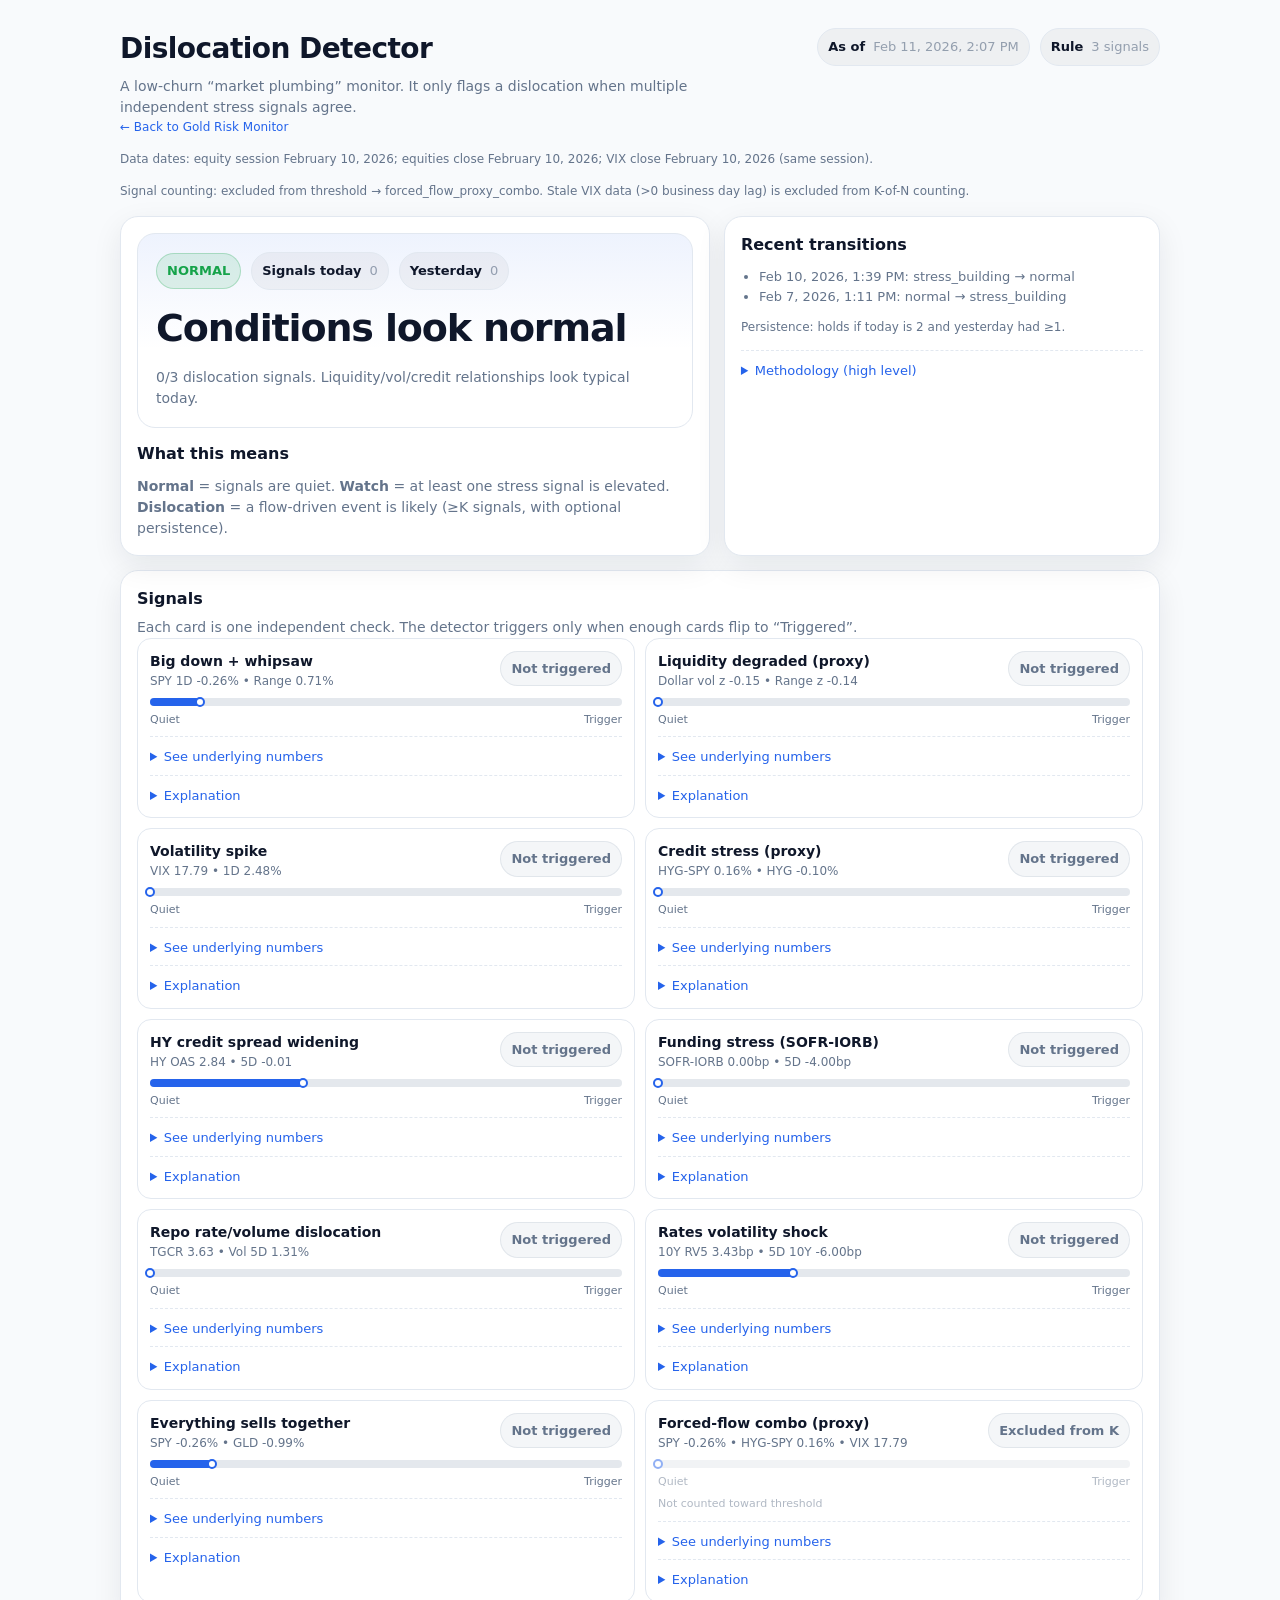
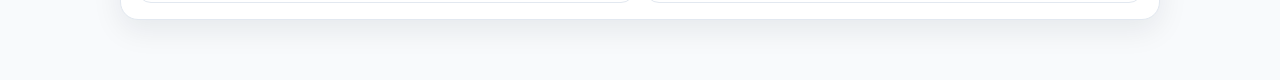
==== dislocation/index.html @ 79ed97c3 "Add Japan carry-trade stress signals and UI mappings" ====
<!doctype html>
<html lang="en">
<head>
  <meta charset="utf-8" />
  <meta name="viewport" content="width=device-width, initial-scale=1" />
  <link rel="icon" href="data:image/svg+xml,<svg xmlns=%22http://www.w3.org/2000/svg%22 viewBox=%220 0 100 100%22><text y=%22.9em%22 font-size=%2290%22>🫨</text></svg>">
  <title>Dislocation Detector</title>
  <style>
    :root{
      color-scheme: light dark;
      --bg:#f8fafc; --card:#ffffff; --text:#0f172a; --muted:#64748b; --border:#e2e8f0;
      --shadow:0 10px 30px rgba(15,23,42,.08);
      --good:#16a34a; --warn:#f97316; --bad:#dc2626; --info:#2563eb;
      --pill-bg:rgba(2,6,23,.04);
      --mono: ui-monospace, SFMono-Regular, Menlo, Monaco, Consolas, "Liberation Mono", "Courier New", monospace;
    }
    @media (prefers-color-scheme: dark){
      :root{
        --bg:#0b1220; --card:#0f172a; --text:#e5e7eb; --muted:#94a3b8; --border:#1f2a44;
        --shadow:0 10px 30px rgba(0,0,0,.35);
        --pill-bg:rgba(148,163,184,.10);
      }
    }

    body{margin:0;background:var(--bg);color:var(--text);font-family:system-ui,-apple-system,BlinkMacSystemFont,"Segoe UI",sans-serif;line-height:1.5;}
    main{max-width:1040px;margin:0 auto;padding:28px 18px 60px;}
    header{display:flex;justify-content:space-between;gap:14px;align-items:flex-start;flex-wrap:wrap;}
    h1{margin:0;font-size:28px;letter-spacing:-.02em;}
    .sub{margin:6px 0 0;color:var(--muted);font-size:14px;max-width:64ch;}
    a{color:var(--info);text-decoration:none;}
    a:hover{text-decoration:underline;}

    .grid{display:grid;gap:14px;margin-top:16px;}
    @media (min-width: 900px){
      .grid{grid-template-columns: 1.15fr .85fr;}
    }

    .card{
      background:var(--card);
      border:1px solid var(--border);
      border-radius:18px;
      box-shadow:var(--shadow);
      padding:16px 16px;
    }
    .card h2{margin:0 0 10px;font-size:16px;}
    .row{display:flex;gap:10px;flex-wrap:wrap;align-items:center;}
    .pill{
      display:inline-flex;gap:8px;align-items:center;
      border:1px solid var(--border);
      background:var(--pill-bg);
      padding:8px 10px;border-radius:999px;font-size:13px;color:var(--muted);
    }
    .pill strong{color:var(--text);font-weight:600;}
    .statusBig{
      display:flex;flex-direction:column;gap:10px;
      padding:18px;border-radius:18px;border:1px solid var(--border);
      background:linear-gradient(180deg, rgba(37,99,235,.08), transparent 60%);
    }
    .statusLine{display:flex;gap:10px;align-items:center;flex-wrap:wrap;}
    .badge{
      display:inline-flex;align-items:center;gap:8px;
      padding:7px 10px;border-radius:999px;font-size:13px;font-weight:600;
      border:1px solid transparent;
    }
    .b-good{background:rgba(22,163,74,.12);border-color:rgba(22,163,74,.25);color:var(--good);}
    .b-warn{background:rgba(249,115,22,.12);border-color:rgba(249,115,22,.25);color:var(--warn);}
    .b-bad{background:rgba(220,38,38,.12);border-color:rgba(220,38,38,.25);color:var(--bad);}
    .b-muted{background:rgba(148,163,184,.10);border-color:rgba(148,163,184,.20);color:var(--muted);}

    .bigNumber{font-size:38px;letter-spacing:-.03em;font-weight:700;margin:0;}
    .help{color:var(--muted);font-size:14px;margin:0;}

    .signalsGrid{
      display:grid;gap:10px;
      grid-template-columns: 1fr;
    }
    @media (min-width: 650px){ .signalsGrid{grid-template-columns: 1fr 1fr;} }
    .sig{
      border:1px solid var(--border);border-radius:14px;padding:12px;
      display:flex;flex-direction:column;gap:8px;
    }
    .sigTop{display:flex;justify-content:space-between;align-items:flex-start;gap:10px;}
    .sigName{font-weight:650;font-size:14px;margin:0;}
    .sigHint{margin:0;color:var(--muted);font-size:12px;}
    .thermoWrap{display:flex;flex-direction:column;gap:6px;}
    .thermoTrack{position:relative;height:8px;border-radius:999px;background:rgba(148,163,184,.25);overflow:visible;}
    .thermoFill{position:absolute;left:0;top:0;height:100%;border-radius:inherit;background:var(--info);transition:width .2s ease;}
    .thermoMarker{position:absolute;top:50%;width:10px;height:10px;border-radius:999px;background:var(--card);border:2px solid var(--info);transform:translate(-50%,-50%);transition:left .2s ease;box-sizing:border-box;}
    .thermoLabels{display:flex;justify-content:space-between;color:var(--muted);font-size:11px;}
    .thermoMuted{opacity:.5;}
    .thermoCaption{margin:0;color:var(--muted);font-size:11px;}
    details{border-top:1px dashed var(--border);padding-top:10px;}
    summary{cursor:pointer;color:var(--info);font-size:13px;user-select:none;}
    .kv{font-family:var(--mono);font-size:12px;color:var(--muted);white-space:pre-wrap;margin:8px 0 0;}
    .timeline{margin:0;padding-left:18px;color:var(--muted);font-size:13px;}
    .tiny{font-size:12px;color:var(--muted);margin:0;}
    .skeleton{opacity:.65}
  </style>
</head>

<body>
<main>
  <header>
    <div>
      <h1>Dislocation Detector</h1>
      <p class="sub">
        A low-churn “market plumbing” monitor. It only flags a dislocation when multiple independent stress signals agree.
      </p>
      <p class="tiny"><a href="https://w1k5.github.io/gold-crash/">← Back to Gold Risk Monitor</a></p>
    </div>
    <div class="row">
      <span class="pill"><strong id="asof">As of</strong> <span id="asofVal" class="skeleton">Loading…</span></span>
      <span class="pill"><strong>Rule</strong> <span id="ruleVal" class="skeleton">Loading…</span></span>
    </div>
    <p class="tiny" id="dataDatesVal">Data dates: Loading…</p>
    <p class="tiny" id="countingVal">Signal counting: Loading…</p>
  </header>

  <div class="grid">
    <section class="card">
      <div class="statusBig">
        <div class="statusLine">
          <span id="statusBadge" class="badge b-muted">Loading…</span>
          <span class="pill"><strong>Signals today</strong> <span id="countVal" class="skeleton">—</span></span>
          <span class="pill"><strong>Yesterday</strong> <span id="yCountVal" class="skeleton">—</span></span>
        </div>
        <p class="bigNumber" id="statusHeadline">—</p>
        <p class="help" id="statusExplain" class="skeleton">
          Loading status…
        </p>
      </div>

      <div style="margin-top:14px;">
        <h2>What this means</h2>
        <p class="help" style="margin:0;">
          <strong>Normal</strong> = signals are quiet. <strong>Watch</strong> = at least one stress signal is elevated.
          <strong>Dislocation</strong> = a flow-driven event is likely (≥K signals, with optional persistence).
        </p>
      </div>
    </section>

    <section class="card">
      <h2>Recent transitions</h2>
      <ul id="transitions" class="timeline">
        <li class="skeleton">Loading…</li>
      </ul>
      <p class="tiny" id="persistenceNote" style="margin-top:12px;"></p>

      <details style="margin-top:14px;">
        <summary>Methodology (high level)</summary>
        <p class="help" style="margin-top:10px;">
          This page shows outcomes. The detector uses daily market data (e.g., SPY/HYG/GLD/VIX proxies) and checks for
          dislocation-style patterns: “big down + whipsaw”, “vol spike”, “credit stress”, “everything sells together”, etc.
        </p>
        <p class="help">
          If you want implementation details, link out to the repo or keep the script on a separate /method page—don’t put it on the dashboard.
        </p>
      </details>
    </section>
  </div>

  <section class="card" style="margin-top:14px;">
    <h2>Signals</h2>
    <p class="help" style="margin-top:-4px;">
      Each card is one independent check. The detector triggers only when enough cards flip to “Triggered”.
    </p>
    <div id="signals" class="signalsGrid">
      <div class="sig skeleton"><p class="sigName">Loading…</p><p class="sigHint">—</p></div>
      <div class="sig skeleton"><p class="sigName">Loading…</p><p class="sigHint">—</p></div>
    </div>
  </section>

</main>

<script>
  // ---- Helpers
  const fmtPct = (x) => (typeof x === 'number' && isFinite(x)) ? `${x.toFixed(2)}%` : '—';
  const fmtNum = (x) => (typeof x === 'number' && isFinite(x)) ? `${x.toFixed(2)}` : '—';
  const clamp01 = (x) => Math.max(0, Math.min(1, Number.isFinite(x) ? x : 0));
  const thermometerScore = (signal) => {
    const details = signal.details || {};
    const raw = Number(details.score_0_1);
    const base = Number.isFinite(raw) ? raw : (signal.triggered ? 1 : 0);
    return signal.triggered ? 1 : clamp01(base);
  };
  const marginText = (details) => {
    const margin = details?.margin;
    if (!Number.isFinite(margin)) return '';
    const unit = details?.margin_unit || '';
    if (margin >= 0) return `${Math.abs(margin).toFixed(2)}${unit} past trigger`;
    return `${Math.abs(margin).toFixed(2)}${unit} from trigger`;
  };

  const prettyName = (name) => {
    const map = {
      big_down_and_whipsaw: "Big down + whipsaw",
      liquidity_degraded_proxy: "Liquidity degraded (proxy)",
      volatility_spike: "Volatility spike",
      credit_stress_proxy: "Credit stress (proxy)",
      credit_spread_widening_fred: "HY credit spread widening",
      funding_stress_sofr_iorb: "Funding stress (SOFR-IORB)",
      repo_rate_volume_dislocation: "Repo rate/volume dislocation",
      rates_volatility_shock: "Rates volatility shock",
      everything_sells_together: "Everything sells together",
      forced_flow_proxy_combo: "Forced-flow combo (proxy)",
      yen_strengthening_fast: "JPY strengthening fast (carry unwind risk)",
      jgb10_yield_spike: "Japan 10Y yield spike",
      us_jp_spread_compression: "US–Japan 10Y spread compression",
      carry_trade_unwind_combo: "Carry trade unwind (combo)"
    };
    return map[name] || name.replaceAll('_',' ');
  };

  const tooltipText = (name) => {
    const map = {
      big_down_and_whipsaw: "Checks for sharp market losses combined with unusually violent intraday swings, a common sign of forced selling in thin liquidity.",
      liquidity_degraded_proxy: "Looks for outsized price moves relative to trading activity, suggesting markets may struggle to absorb trades smoothly.",
      volatility_spike: "Flags sudden jumps in implied volatility, which often accompany margin stress and rapid repositioning by leveraged players.",
      credit_stress_proxy: "Monitors whether high-yield bonds are underperforming equities, an early warning that risk tolerance and funding conditions are tightening.",
      credit_spread_widening_fred: "Detects widening junk-bond spreads, indicating investors are demanding more compensation for credit risk.",
      funding_stress_sofr_iorb: "Checks for unusual strains in overnight funding markets, where disruptions can signal balance-sheet or collateral pressure.",
      repo_rate_volume_dislocation: "Watches for abnormal repo rates or volumes that may reflect stress in the system’s primary financing channel.",
      rates_volatility_shock: "Tracks sudden increases in Treasury yield volatility, which can force deleveraging across markets due to rising margin requirements.",
      everything_sells_together: "Flags moments when typically diversifying assets fall together, a hallmark of liquidity-driven, indiscriminate selling.",
      forced_flow_proxy_combo: "Combines equity stress, credit weakness, and volatility pressure to confirm margin-driven or forced liquidation dynamics.",
      yen_strengthening_fast: "Flags rapid yen strengthening (USD/JPY falling), a classic signature of carry-trade unwinds and position deleveraging.",
      jgb10_yield_spike: "Detects fast upward moves in Japan’s 10Y yield, which raises funding costs and can force investors to reduce carry exposure.",
      us_jp_spread_compression: "Checks for rapid narrowing in the US–Japan 10Y yield gap, reducing carry profitability and increasing unwind pressure.",
      carry_trade_unwind_combo: "Confirms carry-trade unwind risk when yen strengthening aligns with either a Japan yield spike or spread compression (2-of-3 confirmation)."
    };
    return map[name] || '';
  };

  const hint = (signal) => {
    const d = signal.details || {};
    switch(signal.name){
      case "big_down_and_whipsaw":
        return `SPY 1D ${fmtPct(d.spy_1d_return_pct)} • Range ${fmtPct(d.spy_intraday_range_pct)}`;
      case "liquidity_degraded_proxy":
        return `Dollar vol z ${fmtNum(d.spy_dollar_volume_z)} • Range z ${fmtNum(d.spy_range_z)}`;
      case "volatility_spike":
        if (d.note) return d.note;
        return `VIX ${fmtNum(d.vix_level)} • 1D ${fmtPct(d.vix_1d_change_pct)}`;
      case "credit_stress_proxy":
        return `HYG-SPY ${fmtPct(d.hyg_minus_spy_pct)} • HYG ${fmtPct(d.hyg_1d_return_pct)}`;
      case "credit_spread_widening_fred":
        return `HY OAS ${fmtNum(d.hy_oas_level)} • 5D ${fmtNum(d.hy_oas_5d_change)}`;
      case "funding_stress_sofr_iorb":
        return `SOFR-IORB ${fmtNum(d.sofr_iorb_spread_bp)}bp • 5D ${fmtNum(d.sofr_iorb_spread_5d_bp)}bp`;
      case "repo_rate_volume_dislocation":
        return `TGCR ${fmtNum(d.tgcr_rate)} • Vol 5D ${fmtPct(d.tgcr_volume_5d_change_pct)}`;
      case "rates_volatility_shock":
        return `10Y RV5 ${fmtNum(d.dgs10_rv5_bp)}bp • 5D 10Y ${fmtNum(d.dgs10_5d_change_bp)}bp`;
      case "everything_sells_together":
        return `SPY ${fmtPct(d.spy_1d_return_pct)} • GLD ${fmtPct(d.gld_1d_return_pct)}`;
      case "forced_flow_proxy_combo":
        if (d.note) return d.note;
        return `SPY ${fmtPct(d.spy_1d_return_pct)} • HYG-SPY ${fmtPct(d.hyg_minus_spy_pct)} • VIX ${fmtNum(d.vix_level)}`;
      case "yen_strengthening_fast":
        if (d.note) return d.note;
        return `USD/JPY ${fmtNum(d.usdjpy)} • 5D ${fmtPct(d.usdjpy_5d_change_pct)} • 20D ${fmtPct(d.usdjpy_20d_change_pct)}`;
      case "jgb10_yield_spike":
        if (d.note) return d.note;
        return `JGB10 ${fmtNum(d.jgb10_yield_pct)}% • 5D ${fmtNum(d.jgb10_5d_change_bp)}bp`;
      case "us_jp_spread_compression":
        if (d.note) return d.note;
        return `US–JP ${fmtNum(d.us_jp_10y_spread_pct)}% • 20D ${fmtNum(d.us_jp_10y_spread_20d_change_bp)}bp`;
      case "carry_trade_unwind_combo":
        return `Yen ${d.yen_strengthening_fast ? '\u2713' : '\u2014'} • JGB ${d.jgb10_yield_spike ? '\u2713' : '\u2014'} • Spread ${d.us_jp_spread_compression ? '\u2713' : '\u2014'}`;
      default:
        return "—";
    }
  };

  const formatLocalDateTime = (value) => {
    if (!value) {
      return 'unknown';
    }
    const date = new Date(value);
    if (Number.isNaN(date.getTime())) {
      return value;
    }
    try {
      return new Intl.DateTimeFormat(undefined, {
        dateStyle: 'medium',
        timeStyle: 'short',
      }).format(date);
    } catch (_) {
      return date.toLocaleString();
    }
  };

  const formatLocalDate = (value) => {
    if (!value) {
      return 'unknown';
    }
    const date = new Date(value);
    if (Number.isNaN(date.getTime())) {
      return value;
    }
    try {
      return new Intl.DateTimeFormat(undefined, {
        month: 'long',
        day: 'numeric',
        year: 'numeric',
      }).format(date);
    } catch (_) {
      return date.toLocaleDateString();
    }
  };

  const setStatus = (data) => {
    const badge = document.getElementById('statusBadge');
    const headline = document.getElementById('statusHeadline');
    const explain = document.getElementById('statusExplain');

    const count = data.signals_triggered_count ?? 0;
    const k = data.rule?.k_required ?? 3;

    if (data.status === "dislocation" || data.dislocation === true){
      badge.className = "badge b-bad";
      badge.textContent = "DISLOCATION";
      headline.textContent = "Flow-driven event likely";
      explain.textContent = `Triggered because ${count}/${k} signals are active (or persistence carried it). Expect correlations to rise and prices to gap more than usual.`;
      return;
    }
    if (data.watch === true || data.status === "stress_building" || count >= 1){
      badge.className = "badge b-warn";
      badge.textContent = "WATCH";
      headline.textContent = "Stress building";
      explain.textContent = `At least one stress signal is elevated (${count}/${k}). Not a dislocation yet—this is an early-warning “pay attention” state.`;
      return;
    }
    if (data.status === "data_stale"){
      badge.className = "badge b-muted";
      badge.textContent = "DATA STALE";
      headline.textContent = "Freshness guardrail triggered";
      explain.textContent = "At least one required series is stale beyond tolerance. Treat this run as informational until data refreshes.";
      return;
    }
    badge.className = "badge b-good";
    badge.textContent = "NORMAL";
    headline.textContent = "Conditions look normal";
    explain.textContent = `0/${k} dislocation signals. Liquidity/vol/credit relationships look typical today.`;
  };

  const renderSignals = (data) => {
    const root = document.getElementById('signals');
    root.innerHTML = '';

    const signals = Array.isArray(data.signals) ? data.signals : [];
    const excluded = Array.isArray(data.signal_counting?.excluded_from_threshold)
      ? data.signal_counting.excluded_from_threshold
      : [];
    const excludedSet = new Set(excluded.filter(Boolean));

    signals.forEach(s => {
      const card = document.createElement('div');
      card.className = 'sig';
      const tooltip = tooltipText(s.name);

      const top = document.createElement('div');
      top.className = 'sigTop';

      const left = document.createElement('div');
      const name = document.createElement('p');
      name.className = 'sigName';
      name.textContent = prettyName(s.name);
      left.appendChild(name);
      const small = document.createElement('p');
      small.className = 'sigHint';
      small.textContent = hint(s);
      left.appendChild(small);

      const b = document.createElement('span');
      const counted = s.details?.counted_toward_threshold ?? !excludedSet.has(s.name);
      if (!counted) {
        b.className = 'badge b-muted';
        b.textContent = 'Excluded from K';
      } else {
        b.className = `badge ${s.triggered ? 'b-bad' : 'b-muted'}`;
        b.textContent = s.triggered ? 'Triggered' : 'Not triggered';
      }

      top.appendChild(left);
      top.appendChild(b);

      const thermoWrap = document.createElement('div');
      thermoWrap.className = `thermoWrap ${counted ? '' : 'thermoMuted'}`;
      const score = thermometerScore(s);
      const pct = clamp01(score) * 100;

      const track = document.createElement('div');
      track.className = 'thermoTrack';

      const fill = document.createElement('div');
      fill.className = 'thermoFill';
      fill.style.width = `${pct}%`;

      const marker = document.createElement('div');
      marker.className = 'thermoMarker';
      marker.style.left = `${pct}%`;
      const markerTitle = marginText(s.details || {});
      marker.title = markerTitle || `${pct.toFixed(0)}% to trigger`;

      const labels = document.createElement('div');
      labels.className = 'thermoLabels';
      labels.innerHTML = '<span>Quiet</span><span>Trigger</span>';

      track.appendChild(fill);
      track.appendChild(marker);
      thermoWrap.appendChild(track);
      thermoWrap.appendChild(labels);

      if (!counted) {
        const caption = document.createElement('p');
        caption.className = 'thermoCaption';
        caption.textContent = 'Not counted toward threshold';
        thermoWrap.appendChild(caption);
      }

      const details = document.createElement('details');
      const summary = document.createElement('summary');
      summary.textContent = 'See underlying numbers';
      const kv = document.createElement('div');
      kv.className = 'kv';
      kv.textContent = JSON.stringify(s.details || {}, null, 2);

      const explanationDetails = document.createElement('details');
      const explanationSummary = document.createElement('summary');
      explanationSummary.textContent = 'Explanation';
      const explanation = document.createElement('p');
      explanation.className = 'help';
      explanation.style.margin = '8px 0 0';
      explanation.textContent = tooltip || 'No explanation available.';

      details.appendChild(summary);
      details.appendChild(kv);
      explanationDetails.appendChild(explanationSummary);
      explanationDetails.appendChild(explanation);

      card.appendChild(top);
      card.appendChild(thermoWrap);
      card.appendChild(details);
      card.appendChild(explanationDetails);
      root.appendChild(card);
    });

    if (signals.length === 0){
      const empty = document.createElement('p');
      empty.className = 'help';
      empty.textContent = 'No signal data available.';
      root.appendChild(empty);
    }
  };

  const renderTransitions = (data) => {
    const ul = document.getElementById('transitions');
    ul.innerHTML = '';
    const transitions = Array.isArray(data.transitions) ? data.transitions : [];
    if (transitions.length === 0){
      const li = document.createElement('li');
      li.textContent = 'No recent transitions logged.';
      ul.appendChild(li);
      return;
    }
    transitions.slice(-6).reverse().forEach(t => {
      const li = document.createElement('li');
      li.textContent = `${formatLocalDateTime(t.timestamp_utc)}: ${t.from} → ${t.to}`;
      ul.appendChild(li);
    });
  };

  const robustJsonUrl = () => {
    // Works whether you’re at /gold-crash/dislocation/ or elsewhere.
    // Prefer the parent (site root) dislocation.json to avoid 404s in /dislocation/.
    const here = new URL(window.location.href);
    const tryParent = new URL('../dislocation.json', here).toString();
    const trySameFolder = new URL('dislocation.json', here).toString();
    return { tryParent, trySameFolder };
  };

  async function load(){
    const { trySameFolder, tryParent } = robustJsonUrl();

    let data = null;
    try {
      const r1 = await fetch(tryParent, { cache: "no-store" });
      if (r1.ok) data = await r1.json();
    } catch (e) {}

    if (!data){
      const r2 = await fetch(trySameFolder, { cache: "no-store" });
      if (!r2.ok) throw new Error('Failed to load dislocation.json');
      data = await r2.json();
    }

    document.getElementById('asofVal').textContent = formatLocalDateTime(data.asof_utc);
    document.getElementById('ruleVal').textContent = `${data.rule?.k_required ?? 3} signals`;
    document.getElementById('countVal').textContent = `${data.signals_triggered_count ?? 0}`;
    document.getElementById('yCountVal').textContent = `${data.signals_triggered_count_yesterday ?? 0}`;
    const dataDates = data.data_dates || {};
    const sessionDate = formatLocalDate(dataDates.equity_session_date);
    const equitiesDate = formatLocalDate(dataDates.equities_close_utc);
    const vixDate = formatLocalDate(dataDates.vix_close_utc);
    const vixStale = dataDates.vix_stale_days;
    const staleReasons = Array.isArray(dataDates.stale_reasons) && dataDates.stale_reasons.length
      ? `; stale reasons: ${dataDates.stale_reasons.join(', ')}`
      : '';
    let staleNote = 'staleness unknown';
    if (typeof vixStale === 'number' && isFinite(vixStale)) {
      staleNote = vixStale === 0 ? 'same session' : `${vixStale} day${vixStale === 1 ? '' : 's'} stale`;
    }
    document.getElementById('dataDatesVal').textContent =
      `Data dates: equity session ${sessionDate}; equities close ${equitiesDate}; VIX close ${vixDate} (${staleNote})${staleReasons}.`;

    const excluded = Array.isArray(data.signal_counting?.excluded_from_threshold)
      ? data.signal_counting.excluded_from_threshold.filter(Boolean)
      : [];
    const countNote = data.signal_counting?.notes || '';
    document.getElementById('countingVal').textContent = excluded.length
      ? `Signal counting: excluded from threshold → ${excluded.join(', ')}. ${countNote}`
      : 'Signal counting: all standard signals included in threshold counting.';

    const p = data.rule?.persistence;
    const pEl = document.getElementById('persistenceNote');
    if (p?.enabled){
      pEl.textContent = `Persistence: holds if today is ${p.today_minimum} and yesterday had ≥${p.yesterday_minimum}.`;
    } else {
      pEl.textContent = '';
    }

    setStatus(data);
    renderSignals(data);
    renderTransitions(data);
  }

  load().catch(() => {
    document.getElementById('statusBadge').className = "badge b-muted";
    document.getElementById('statusBadge').textContent = "ERROR";
    document.getElementById('statusHeadline').textContent = "Couldn’t load data";
    document.getElementById('statusExplain').textContent = "dislocation.json failed to load. Check path and GitHub Pages publishing.";
    document.getElementById('signals').innerHTML = '<p class="help">Signal details unavailable.</p>';
    document.getElementById('transitions').innerHTML = '<li>Transition details unavailable.</li>';
    document.getElementById('dataDatesVal').textContent = 'Data dates: unavailable.';
    document.getElementById('countingVal').textContent = 'Signal counting: unavailable.';
  });
</script>
</body>
</html>
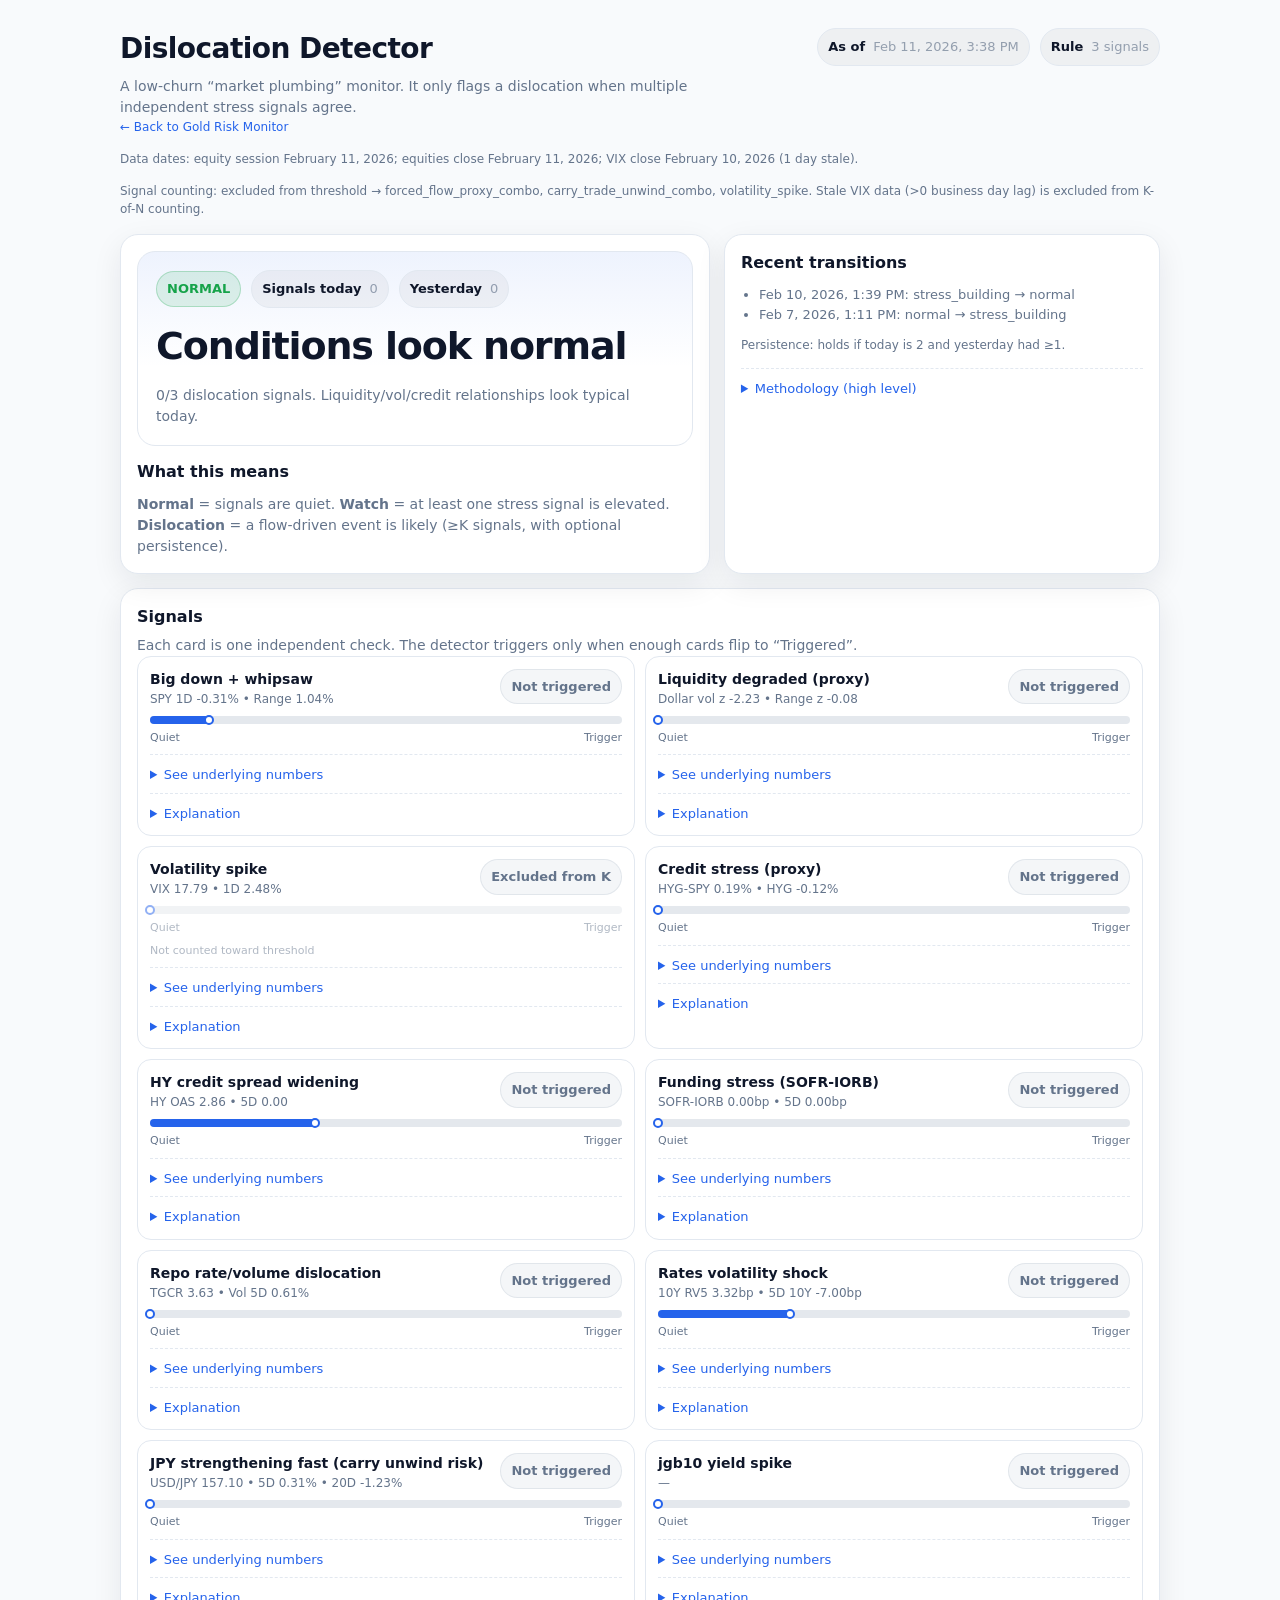
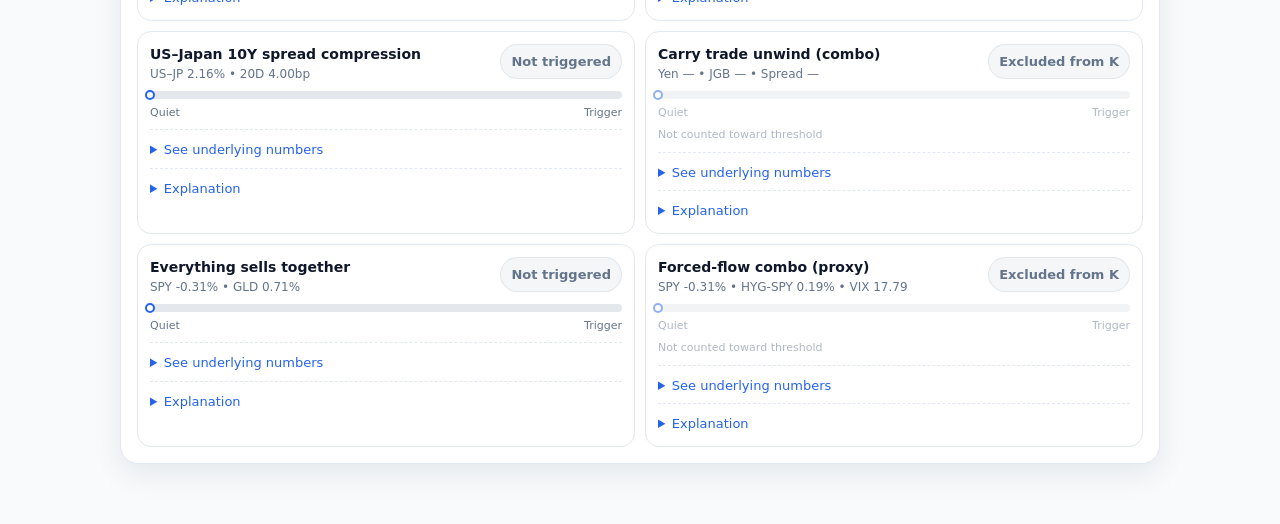
==== commit 23db9c35: "Use Stooq JGB ETF proxy for Japan rate stress" ====
--- a/dislocation/index.html
+++ b/dislocation/index.html
@@ -204,7 +204,7 @@
       everything_sells_together: "Everything sells together",
       forced_flow_proxy_combo: "Forced-flow combo (proxy)",
       yen_strengthening_fast: "JPY strengthening fast (carry unwind risk)",
-      jgb10_yield_spike: "Japan 10Y yield spike",
+      jgb_price_drop_fast: "Japan bond ETF sells off (yield up proxy)",
       us_jp_spread_compression: "US–Japan 10Y spread compression",
       carry_trade_unwind_combo: "Carry trade unwind (combo)"
     };
@@ -224,7 +224,7 @@
       everything_sells_together: "Flags moments when typically diversifying assets fall together, a hallmark of liquidity-driven, indiscriminate selling.",
       forced_flow_proxy_combo: "Combines equity stress, credit weakness, and volatility pressure to confirm margin-driven or forced liquidation dynamics.",
       yen_strengthening_fast: "Flags rapid yen strengthening (USD/JPY falling), a classic signature of carry-trade unwinds and position deleveraging.",
-      jgb10_yield_spike: "Detects fast upward moves in Japan’s 10Y yield, which raises funding costs and can force investors to reduce carry exposure.",
+      jgb_price_drop_fast: "Uses a daily-traded JGB ETF price selloff as a proxy for a fast rise in Japan rates (bond prices down = yields up).",
       us_jp_spread_compression: "Checks for rapid narrowing in the US–Japan 10Y yield gap, reducing carry profitability and increasing unwind pressure.",
       carry_trade_unwind_combo: "Confirms carry-trade unwind risk when yen strengthening aligns with either a Japan yield spike or spread compression (2-of-3 confirmation)."
     };
@@ -259,14 +259,14 @@
       case "yen_strengthening_fast":
         if (d.note) return d.note;
         return `USD/JPY ${fmtNum(d.usdjpy)} • 5D ${fmtPct(d.usdjpy_5d_change_pct)} • 20D ${fmtPct(d.usdjpy_20d_change_pct)}`;
-      case "jgb10_yield_spike":
+      case "jgb_price_drop_fast":
         if (d.note) return d.note;
-        return `JGB10 ${fmtNum(d.jgb10_yield_pct)}% • 5D ${fmtNum(d.jgb10_5d_change_bp)}bp`;
+        return `2561.jp 5D ${fmtPct(d.jgb_etf_5d_return_pct)} • 20D ${fmtPct(d.jgb_etf_20d_return_pct)}`;
       case "us_jp_spread_compression":
         if (d.note) return d.note;
         return `US–JP ${fmtNum(d.us_jp_10y_spread_pct)}% • 20D ${fmtNum(d.us_jp_10y_spread_20d_change_bp)}bp`;
       case "carry_trade_unwind_combo":
-        return `Yen ${d.yen_strengthening_fast ? '\u2713' : '\u2014'} • JGB ${d.jgb10_yield_spike ? '\u2713' : '\u2014'} • Spread ${d.us_jp_spread_compression ? '\u2713' : '\u2014'}`;
+        return `Yen ${d.yen_strengthening_fast ? '\u2713' : '\u2014'} • JGB ${d.jgb_price_drop_fast ? '\u2713' : '\u2014'} • Spread ${d.us_jp_spread_compression ? '\u2713' : '\u2014'}`;
       default:
         return "—";
     }
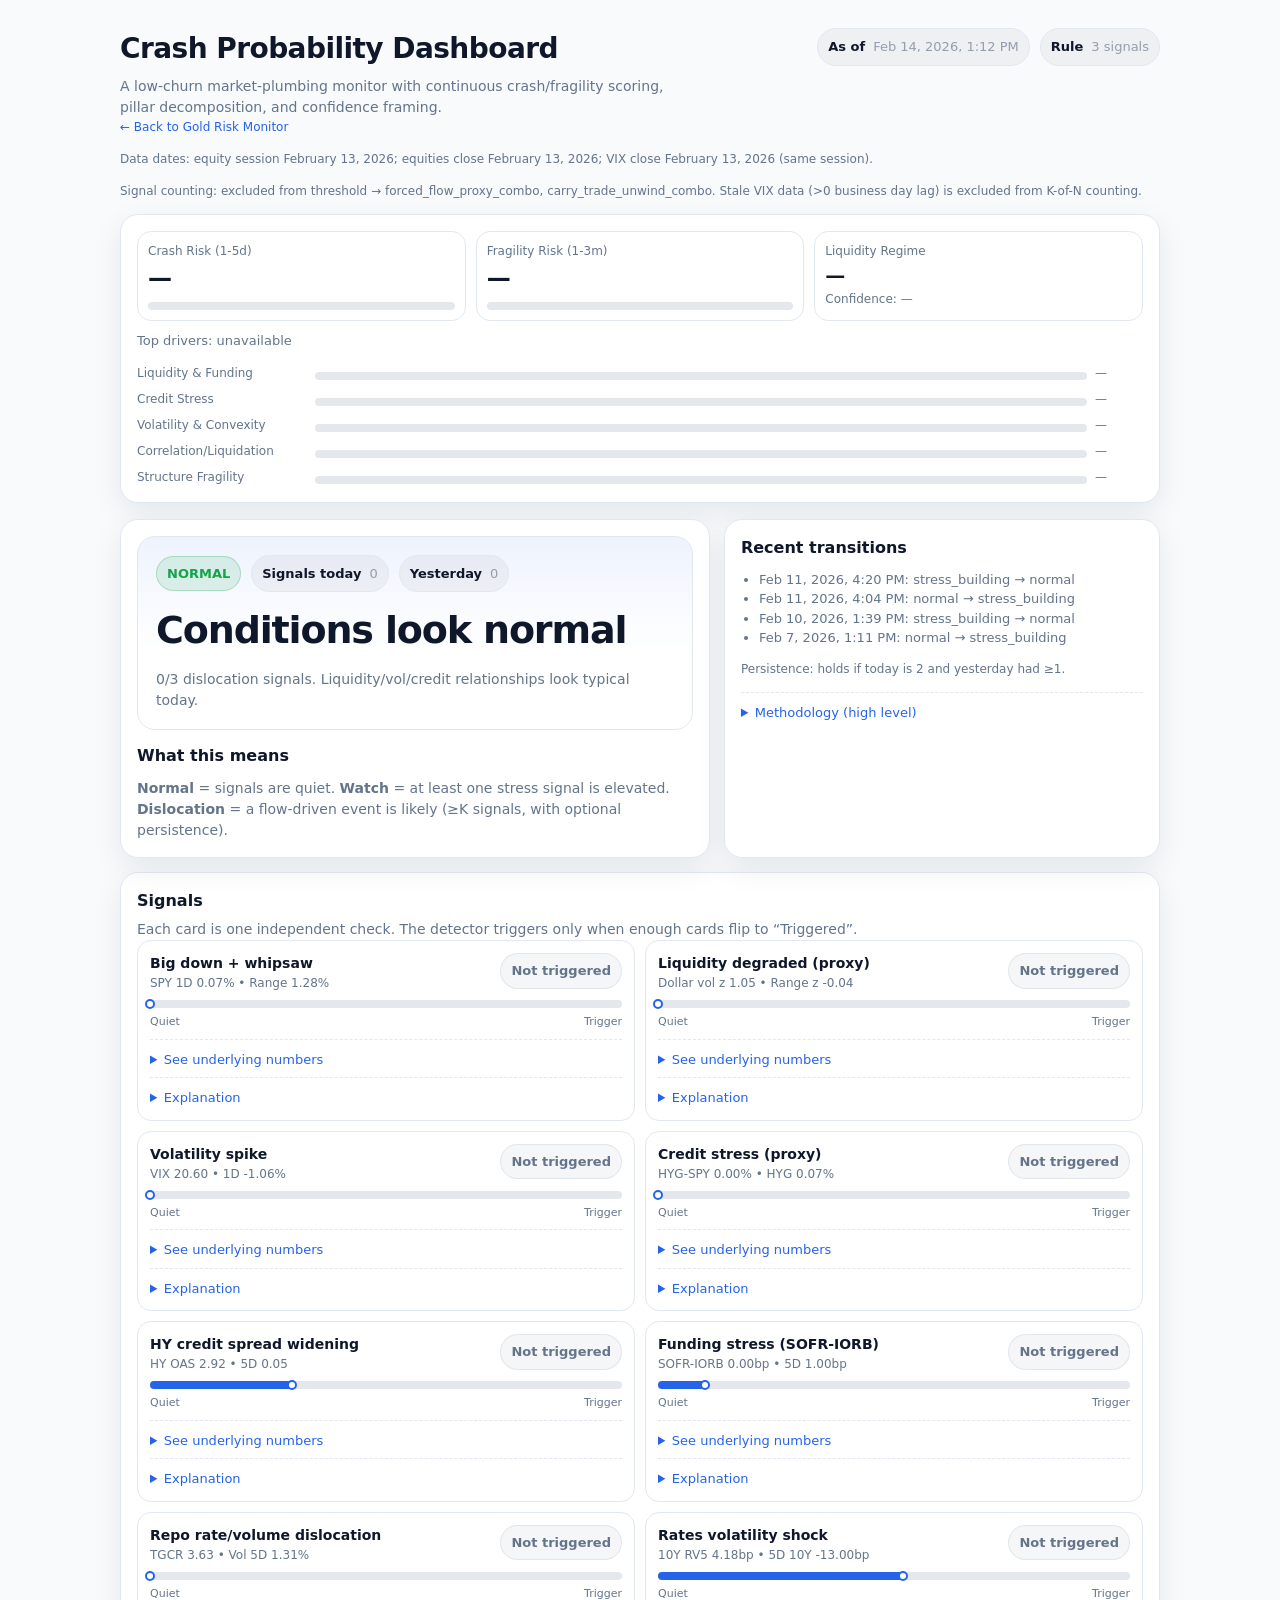
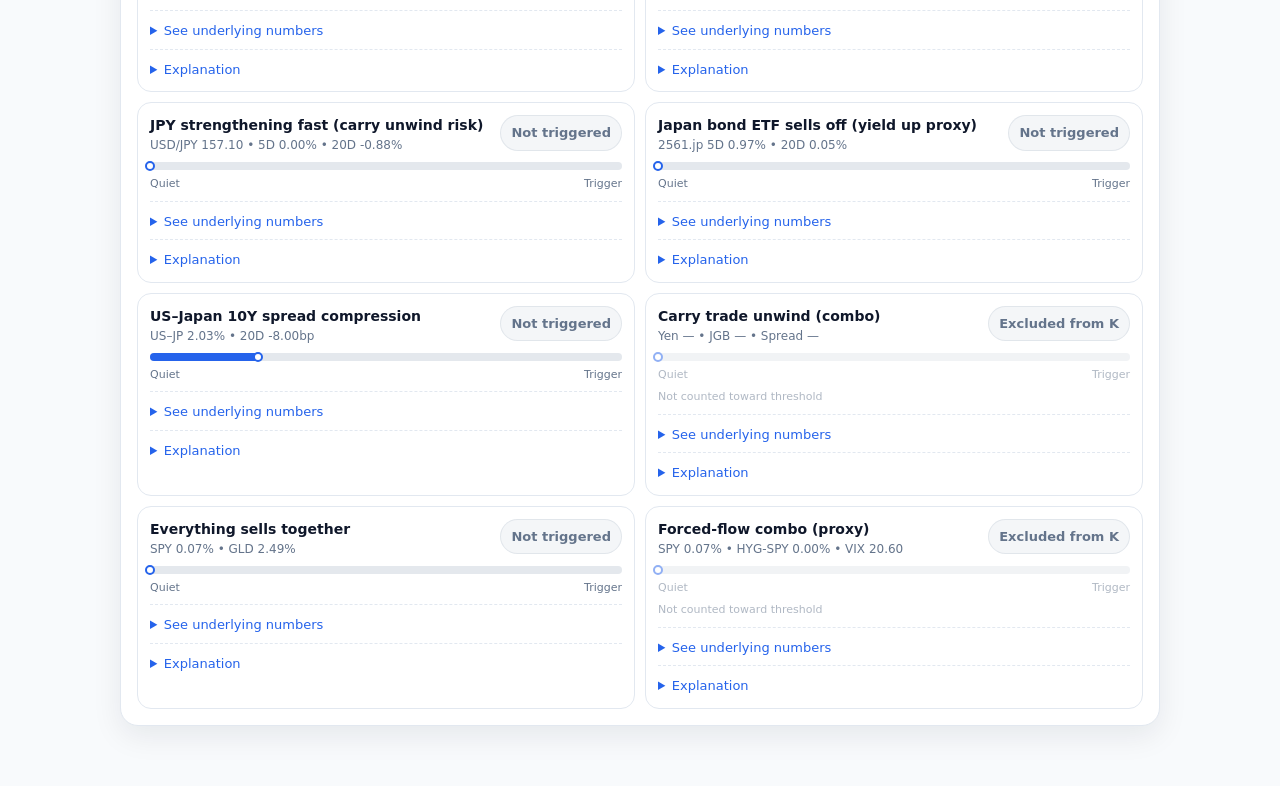
==== commit 82347bc2: "Add crash probability scoring dashboard layer" ====
--- a/dislocation/index.html
+++ b/dislocation/index.html
@@ -4,7 +4,7 @@
   <meta charset="utf-8" />
   <meta name="viewport" content="width=device-width, initial-scale=1" />
   <link rel="icon" href="data:image/svg+xml,<svg xmlns=%22http://www.w3.org/2000/svg%22 viewBox=%220 0 100 100%22><text y=%22.9em%22 font-size=%2290%22>🫨</text></svg>">
-  <title>Dislocation Detector</title>
+  <title>Crash Probability Dashboard</title>
   <style>
     :root{
       color-scheme: light dark;
@@ -95,6 +95,18 @@
     .timeline{margin:0;padding-left:18px;color:var(--muted);font-size:13px;}
     .tiny{font-size:12px;color:var(--muted);margin:0;}
     .skeleton{opacity:.65}
+
+    .gaugeGrid{display:grid;gap:10px;grid-template-columns:1fr;}
+    @media (min-width:700px){.gaugeGrid{grid-template-columns:repeat(3,minmax(0,1fr));}}
+    .gauge{border:1px solid var(--border);border-radius:14px;padding:10px;}
+    .gauge p{margin:0;}
+    .gaugeLabel{font-size:12px;color:var(--muted);}
+    .gaugeValue{font-size:24px;font-weight:700;letter-spacing:-.02em;}
+    .bar{height:8px;background:rgba(148,163,184,.25);border-radius:999px;overflow:hidden;margin-top:6px;}
+    .bar > span{display:block;height:100%;background:var(--info);}
+    .drivers{margin-top:10px;font-size:13px;color:var(--muted);}
+    .pillars{display:grid;gap:8px;margin-top:10px;}
+    .pillarRow{display:grid;grid-template-columns:170px 1fr 48px;gap:8px;align-items:center;font-size:12px;color:var(--muted);}
   </style>
 </head>
 
@@ -102,9 +114,9 @@
 <main>
   <header>
     <div>
-      <h1>Dislocation Detector</h1>
+      <h1>Crash Probability Dashboard</h1>
       <p class="sub">
-        A low-churn “market plumbing” monitor. It only flags a dislocation when multiple independent stress signals agree.
+        A low-churn market-plumbing monitor with continuous crash/fragility scoring, pillar decomposition, and confidence framing.
       </p>
       <p class="tiny"><a href="https://w1k5.github.io/gold-crash/">← Back to Gold Risk Monitor</a></p>
     </div>
@@ -115,6 +127,29 @@
     <p class="tiny" id="dataDatesVal">Data dates: Loading…</p>
     <p class="tiny" id="countingVal">Signal counting: Loading…</p>
   </header>
+
+
+  <section class="card" style="margin-top:14px;">
+    <div class="gaugeGrid">
+      <div class="gauge">
+        <p class="gaugeLabel">Crash Risk (1-5d)</p>
+        <p id="crashRiskVal" class="gaugeValue">—</p>
+        <div class="bar"><span id="crashRiskBar" style="width:0%"></span></div>
+      </div>
+      <div class="gauge">
+        <p class="gaugeLabel">Fragility Risk (1-3m)</p>
+        <p id="fragilityVal" class="gaugeValue">—</p>
+        <div class="bar"><span id="fragilityBar" style="width:0%"></span></div>
+      </div>
+      <div class="gauge">
+        <p class="gaugeLabel">Liquidity Regime</p>
+        <p id="liquidityVal" class="gaugeValue" style="font-size:20px;">—</p>
+        <p class="tiny">Confidence: <span id="confidenceVal">—</span></p>
+      </div>
+    </div>
+    <p class="drivers" id="driversVal">Top drivers: loading…</p>
+    <div class="pillars" id="pillarsVal"></div>
+  </section>
 
   <div class="grid">
     <section class="card">
@@ -206,7 +241,8 @@
       yen_strengthening_fast: "JPY strengthening fast (carry unwind risk)",
       jgb_price_drop_fast: "Japan bond ETF sells off (yield up proxy)",
       us_jp_spread_compression: "US–Japan 10Y spread compression",
-      carry_trade_unwind_combo: "Carry trade unwind (combo)"
+      carry_trade_unwind_combo: "Carry trade unwind (combo)",
+      breadth_deterioration_rsp_spy: "Breadth deterioration (RSP vs SPY)"
     };
     return map[name] || name.replaceAll('_',' ');
   };
@@ -309,6 +345,51 @@
     }
   };
 
+  const bucketLabel = (score) => {
+    if (!Number.isFinite(score)) return '—';
+    if (score < 25) return 'Low';
+    if (score < 50) return 'Guarded';
+    if (score < 70) return 'Elevated';
+    if (score < 85) return 'High';
+    return 'Acute';
+  };
+
+  const renderDashboard = (data) => {
+    const d = data.dashboard || {};
+    const crash = Number(d.crash_risk_score_1_5d);
+    const frag = Number(d.fragility_score_1_3m);
+    const conf = Number(d.confidence_score);
+    document.getElementById('crashRiskVal').textContent = Number.isFinite(crash) ? `${bucketLabel(crash)} (${crash.toFixed(0)}/100)` : '—';
+    document.getElementById('fragilityVal').textContent = Number.isFinite(frag) ? `${bucketLabel(frag)} (${frag.toFixed(0)}/100)` : '—';
+    document.getElementById('liquidityVal').textContent = d.liquidity_regime_label || '—';
+    document.getElementById('confidenceVal').textContent = Number.isFinite(conf) ? `${conf.toFixed(0)}/100` : '—';
+    document.getElementById('crashRiskBar').style.width = `${Math.max(0, Math.min(100, Number.isFinite(crash) ? crash : 0))}%`;
+    document.getElementById('fragilityBar').style.width = `${Math.max(0, Math.min(100, Number.isFinite(frag) ? frag : 0))}%`;
+
+    const drivers = Array.isArray(d.top_drivers) ? d.top_drivers : [];
+    document.getElementById('driversVal').textContent = drivers.length
+      ? `Top drivers: ${drivers.map(x => `${prettyName(x.name)} (${(x.severity_0_100 || 0).toFixed(0)})`).join(', ')}`
+      : 'Top drivers: unavailable';
+
+    const pillars = d.pillar_scores || {};
+    const pillarOrder = [
+      ['liquidity_funding', 'Liquidity & Funding'],
+      ['credit_stress', 'Credit Stress'],
+      ['volatility_convexity', 'Volatility & Convexity'],
+      ['correlation_liquidation', 'Correlation/Liquidation'],
+      ['structure_fragility', 'Structure Fragility'],
+    ];
+    const root = document.getElementById('pillarsVal');
+    root.innerHTML = '';
+    pillarOrder.forEach(([key, label]) => {
+      const score = Number(pillars[key]);
+      const row = document.createElement('div');
+      row.className = 'pillarRow';
+      row.innerHTML = `<span>${label}</span><div class="bar"><span style="width:${Math.max(0, Math.min(100, Number.isFinite(score) ? score : 0))}%"></span></div><span>${Number.isFinite(score) ? score.toFixed(0) : '—'}</span>`;
+      root.appendChild(row);
+    });
+  };
+
   const setStatus = (data) => {
     const badge = document.getElementById('statusBadge');
     const headline = document.getElementById('statusHeadline');
@@ -530,6 +611,7 @@
       pEl.textContent = '';
     }
 
+    renderDashboard(data);
     setStatus(data);
     renderSignals(data);
     renderTransitions(data);
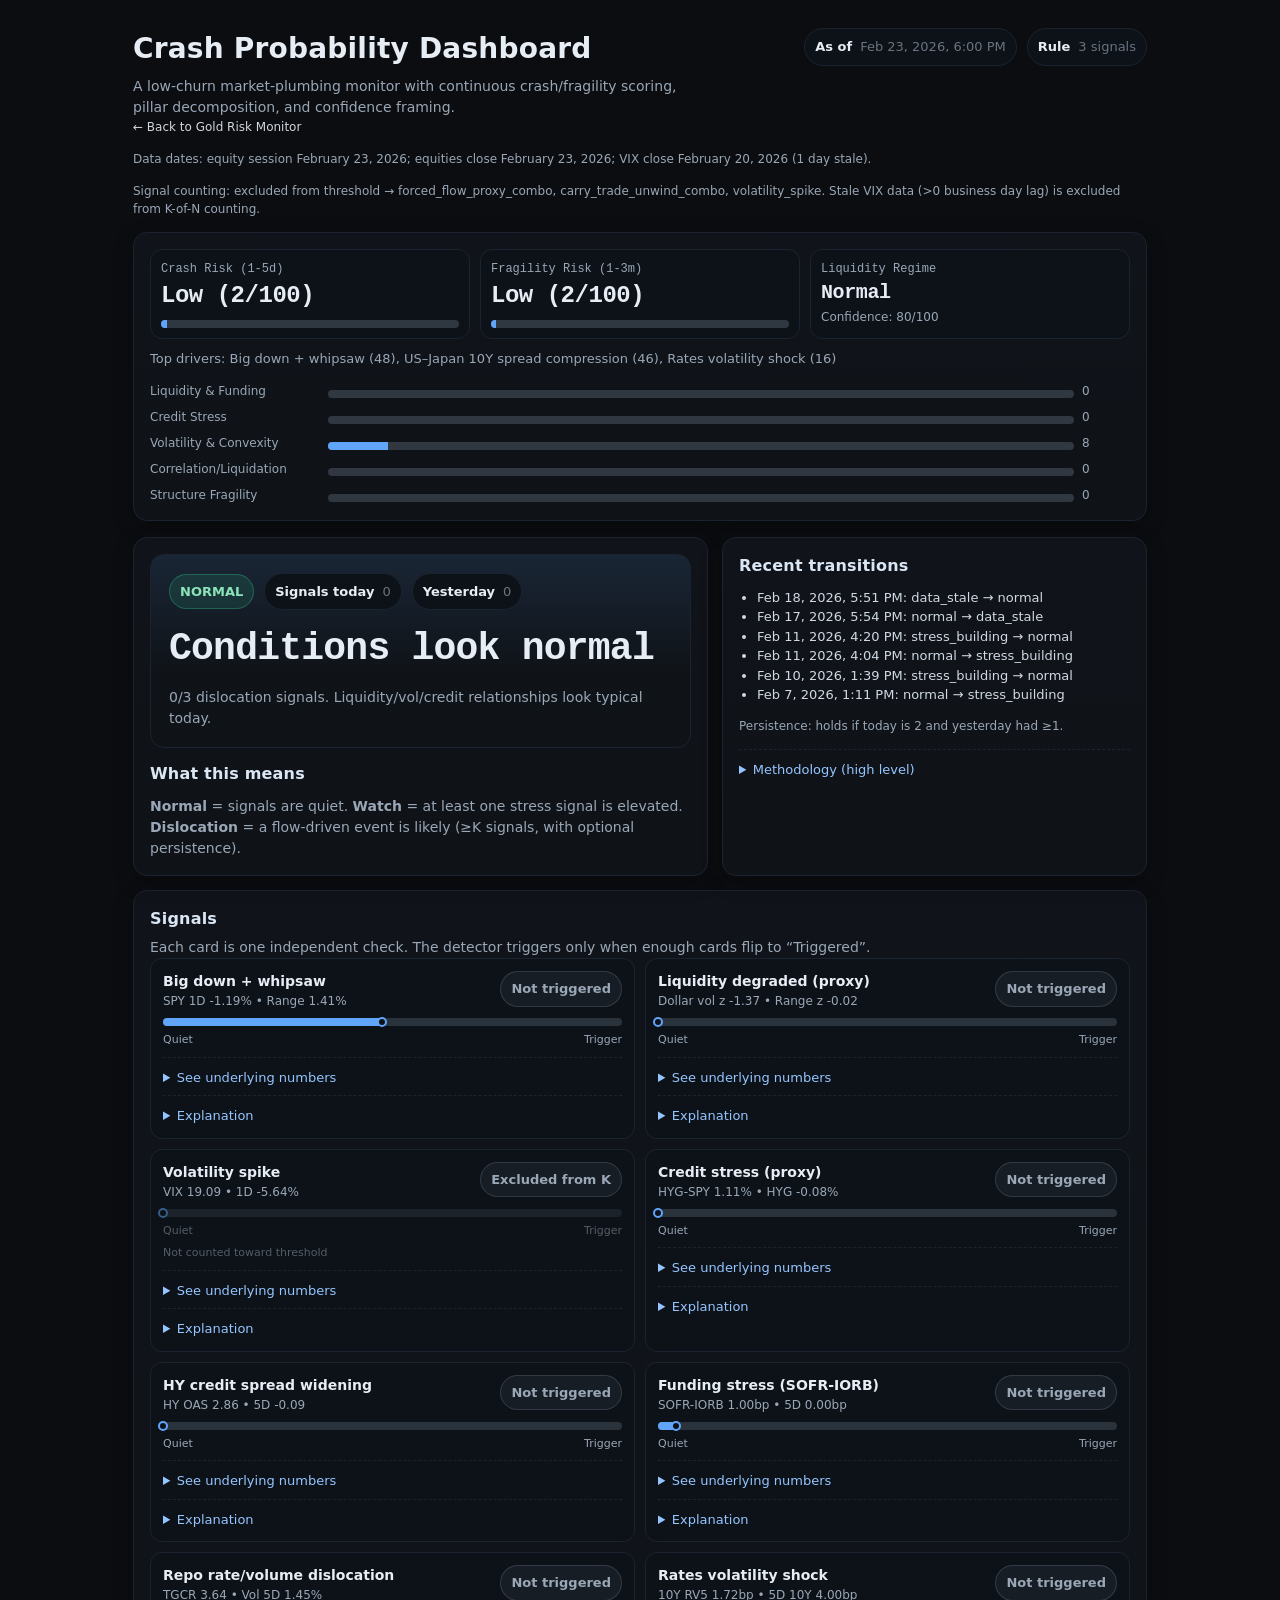
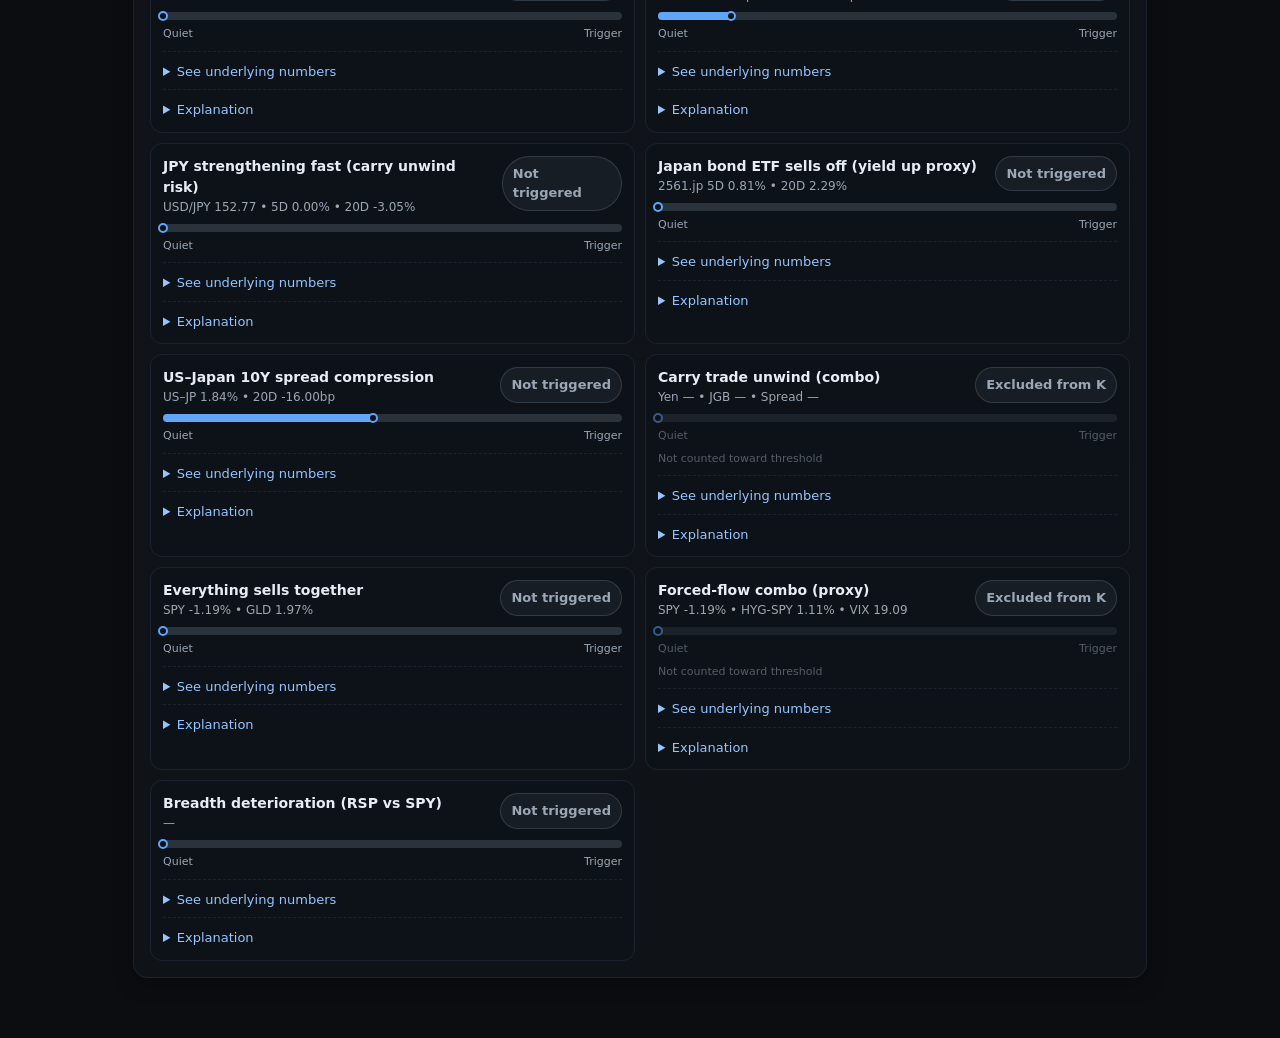
==== commit 2abf688a: "Restyle dislocation dashboard to match gold/silver theme" ====
--- a/dislocation/index.html
+++ b/dislocation/index.html
@@ -7,103 +7,79 @@
   <title>Crash Probability Dashboard</title>
   <style>
     :root{
-      color-scheme: light dark;
-      --bg:#f8fafc; --card:#ffffff; --text:#0f172a; --muted:#64748b; --border:#e2e8f0;
-      --shadow:0 10px 30px rgba(15,23,42,.08);
-      --good:#16a34a; --warn:#f97316; --bad:#dc2626; --info:#2563eb;
-      --pill-bg:rgba(2,6,23,.04);
+      --bg:#0b0d10;
+      --panel:#10141a;
+      --panel2:#0f1318;
+      --text:#e7edf5;
+      --muted:#9aa7b6;
+      --border:#1b2330;
+      --shadow:0 6px 20px rgba(0,0,0,.25);
+      --good:#34d399;
+      --warn:#fb923c;
+      --bad:#f87171;
+      --info:#60a5fa;
+      --pill-bg:#0d1218;
+      --r:14px;
       --mono: ui-monospace, SFMono-Regular, Menlo, Monaco, Consolas, "Liberation Mono", "Courier New", monospace;
-    }
-    @media (prefers-color-scheme: dark){
-      :root{
-        --bg:#0b1220; --card:#0f172a; --text:#e5e7eb; --muted:#94a3b8; --border:#1f2a44;
-        --shadow:0 10px 30px rgba(0,0,0,.35);
-        --pill-bg:rgba(148,163,184,.10);
-      }
-    }
-
-    body{margin:0;background:var(--bg);color:var(--text);font-family:system-ui,-apple-system,BlinkMacSystemFont,"Segoe UI",sans-serif;line-height:1.5;}
-    main{max-width:1040px;margin:0 auto;padding:28px 18px 60px;}
+      --sans: ui-sans-serif, system-ui, -apple-system, Segoe UI, Roboto, Helvetica, Arial;
+    }
+
+    *{box-sizing:border-box;}
+    body{margin:0;background:var(--bg);color:var(--text);font-family:var(--sans);line-height:1.5;}
+    main{max-width:1050px;margin:0 auto;padding:28px 18px 60px;}
     header{display:flex;justify-content:space-between;gap:14px;align-items:flex-start;flex-wrap:wrap;}
-    h1{margin:0;font-size:28px;letter-spacing:-.02em;}
+    h1{margin:0;font-size:28px;letter-spacing:.2px;}
     .sub{margin:6px 0 0;color:var(--muted);font-size:14px;max-width:64ch;}
-    a{color:var(--info);text-decoration:none;}
-    a:hover{text-decoration:underline;}
+    a{color:var(--text);text-decoration:none;opacity:.9;}
+    a:hover{opacity:1;text-decoration:underline;}
 
     .grid{display:grid;gap:14px;margin-top:16px;}
-    @media (min-width: 900px){
-      .grid{grid-template-columns: 1.15fr .85fr;}
-    }
-
-    .card{
-      background:var(--card);
-      border:1px solid var(--border);
-      border-radius:18px;
-      box-shadow:var(--shadow);
-      padding:16px 16px;
-    }
-    .card h2{margin:0 0 10px;font-size:16px;}
+    @media (min-width:900px){.grid{grid-template-columns:1.15fr .85fr;}}
+
+    .card{background:linear-gradient(180deg,var(--panel),var(--panel2));border:1px solid var(--border);border-radius:var(--r);box-shadow:var(--shadow);padding:16px;}
+    .card h2{margin:0 0 10px;font-size:16px;color:#dbe6f4;letter-spacing:.2px;}
     .row{display:flex;gap:10px;flex-wrap:wrap;align-items:center;}
-    .pill{
-      display:inline-flex;gap:8px;align-items:center;
-      border:1px solid var(--border);
-      background:var(--pill-bg);
-      padding:8px 10px;border-radius:999px;font-size:13px;color:var(--muted);
-    }
+    .pill{display:inline-flex;gap:8px;align-items:center;border:1px solid var(--border);background:var(--pill-bg);padding:8px 10px;border-radius:999px;font-size:13px;color:var(--muted);}
     .pill strong{color:var(--text);font-weight:600;}
-    .statusBig{
-      display:flex;flex-direction:column;gap:10px;
-      padding:18px;border-radius:18px;border:1px solid var(--border);
-      background:linear-gradient(180deg, rgba(37,99,235,.08), transparent 60%);
-    }
+    .statusBig{display:flex;flex-direction:column;gap:10px;padding:18px;border-radius:var(--r);border:1px solid var(--border);background:linear-gradient(180deg,rgba(96,165,250,.12),rgba(15,19,24,.6) 60%);}
     .statusLine{display:flex;gap:10px;align-items:center;flex-wrap:wrap;}
-    .badge{
-      display:inline-flex;align-items:center;gap:8px;
-      padding:7px 10px;border-radius:999px;font-size:13px;font-weight:600;
-      border:1px solid transparent;
-    }
-    .b-good{background:rgba(22,163,74,.12);border-color:rgba(22,163,74,.25);color:var(--good);}
-    .b-warn{background:rgba(249,115,22,.12);border-color:rgba(249,115,22,.25);color:var(--warn);}
-    .b-bad{background:rgba(220,38,38,.12);border-color:rgba(220,38,38,.25);color:var(--bad);}
-    .b-muted{background:rgba(148,163,184,.10);border-color:rgba(148,163,184,.20);color:var(--muted);}
-
-    .bigNumber{font-size:38px;letter-spacing:-.03em;font-weight:700;margin:0;}
+    .badge{display:inline-flex;align-items:center;gap:8px;padding:7px 10px;border-radius:999px;font-size:13px;font-weight:600;border:1px solid transparent;}
+    .b-good{background:rgba(52,211,153,.12);border-color:rgba(52,211,153,.3);color:#8ce4bb;}
+    .b-warn{background:rgba(251,146,60,.12);border-color:rgba(251,146,60,.3);color:#ffc28f;}
+    .b-bad{background:rgba(248,113,113,.12);border-color:rgba(248,113,113,.28);color:#ffb0b0;}
+    .b-muted{background:rgba(148,163,184,.08);border-color:rgba(148,163,184,.22);color:var(--muted);}
+
+    .bigNumber{font-size:38px;letter-spacing:-.02em;font-weight:700;margin:0;font-family:var(--mono);}
     .help{color:var(--muted);font-size:14px;margin:0;}
 
-    .signalsGrid{
-      display:grid;gap:10px;
-      grid-template-columns: 1fr;
-    }
-    @media (min-width: 650px){ .signalsGrid{grid-template-columns: 1fr 1fr;} }
-    .sig{
-      border:1px solid var(--border);border-radius:14px;padding:12px;
-      display:flex;flex-direction:column;gap:8px;
-    }
+    .signalsGrid{display:grid;gap:10px;grid-template-columns:1fr;}
+    @media (min-width:650px){.signalsGrid{grid-template-columns:1fr 1fr;}}
+    .sig{border:1px solid var(--border);border-radius:12px;padding:12px;background:#0d1218;display:flex;flex-direction:column;gap:8px;}
     .sigTop{display:flex;justify-content:space-between;align-items:flex-start;gap:10px;}
     .sigName{font-weight:650;font-size:14px;margin:0;}
     .sigHint{margin:0;color:var(--muted);font-size:12px;}
     .thermoWrap{display:flex;flex-direction:column;gap:6px;}
-    .thermoTrack{position:relative;height:8px;border-radius:999px;background:rgba(148,163,184,.25);overflow:visible;}
+    .thermoTrack{position:relative;height:8px;border-radius:999px;background:rgba(148,163,184,.22);overflow:visible;}
     .thermoFill{position:absolute;left:0;top:0;height:100%;border-radius:inherit;background:var(--info);transition:width .2s ease;}
-    .thermoMarker{position:absolute;top:50%;width:10px;height:10px;border-radius:999px;background:var(--card);border:2px solid var(--info);transform:translate(-50%,-50%);transition:left .2s ease;box-sizing:border-box;}
+    .thermoMarker{position:absolute;top:50%;width:10px;height:10px;border-radius:999px;background:#0d1218;border:2px solid var(--info);transform:translate(-50%,-50%);transition:left .2s ease;box-sizing:border-box;}
     .thermoLabels{display:flex;justify-content:space-between;color:var(--muted);font-size:11px;}
     .thermoMuted{opacity:.5;}
     .thermoCaption{margin:0;color:var(--muted);font-size:11px;}
     details{border-top:1px dashed var(--border);padding-top:10px;}
-    summary{cursor:pointer;color:var(--info);font-size:13px;user-select:none;}
+    summary{cursor:pointer;color:#95c5ff;font-size:13px;user-select:none;}
     .kv{font-family:var(--mono);font-size:12px;color:var(--muted);white-space:pre-wrap;margin:8px 0 0;}
-    .timeline{margin:0;padding-left:18px;color:var(--muted);font-size:13px;}
+    .timeline{margin:0;padding-left:18px;color:#cfd8e3;font-size:13px;}
     .tiny{font-size:12px;color:var(--muted);margin:0;}
-    .skeleton{opacity:.65}
+    .skeleton{opacity:.65;}
 
     .gaugeGrid{display:grid;gap:10px;grid-template-columns:1fr;}
     @media (min-width:700px){.gaugeGrid{grid-template-columns:repeat(3,minmax(0,1fr));}}
-    .gauge{border:1px solid var(--border);border-radius:14px;padding:10px;}
+    .gauge{border:1px solid var(--border);border-radius:12px;padding:10px;background:#0d1218;}
     .gauge p{margin:0;}
-    .gaugeLabel{font-size:12px;color:var(--muted);}
-    .gaugeValue{font-size:24px;font-weight:700;letter-spacing:-.02em;}
+    .gaugeLabel{font-size:12px;color:var(--muted);font-family:var(--mono);}
+    .gaugeValue{font-size:24px;font-weight:700;letter-spacing:-.02em;font-family:var(--mono);}
     .bar{height:8px;background:rgba(148,163,184,.25);border-radius:999px;overflow:hidden;margin-top:6px;}
-    .bar > span{display:block;height:100%;background:var(--info);}
+    .bar>span{display:block;height:100%;background:var(--info);}
     .drivers{margin-top:10px;font-size:13px;color:var(--muted);}
     .pillars{display:grid;gap:8px;margin-top:10px;}
     .pillarRow{display:grid;grid-template-columns:170px 1fr 48px;gap:8px;align-items:center;font-size:12px;color:var(--muted);}
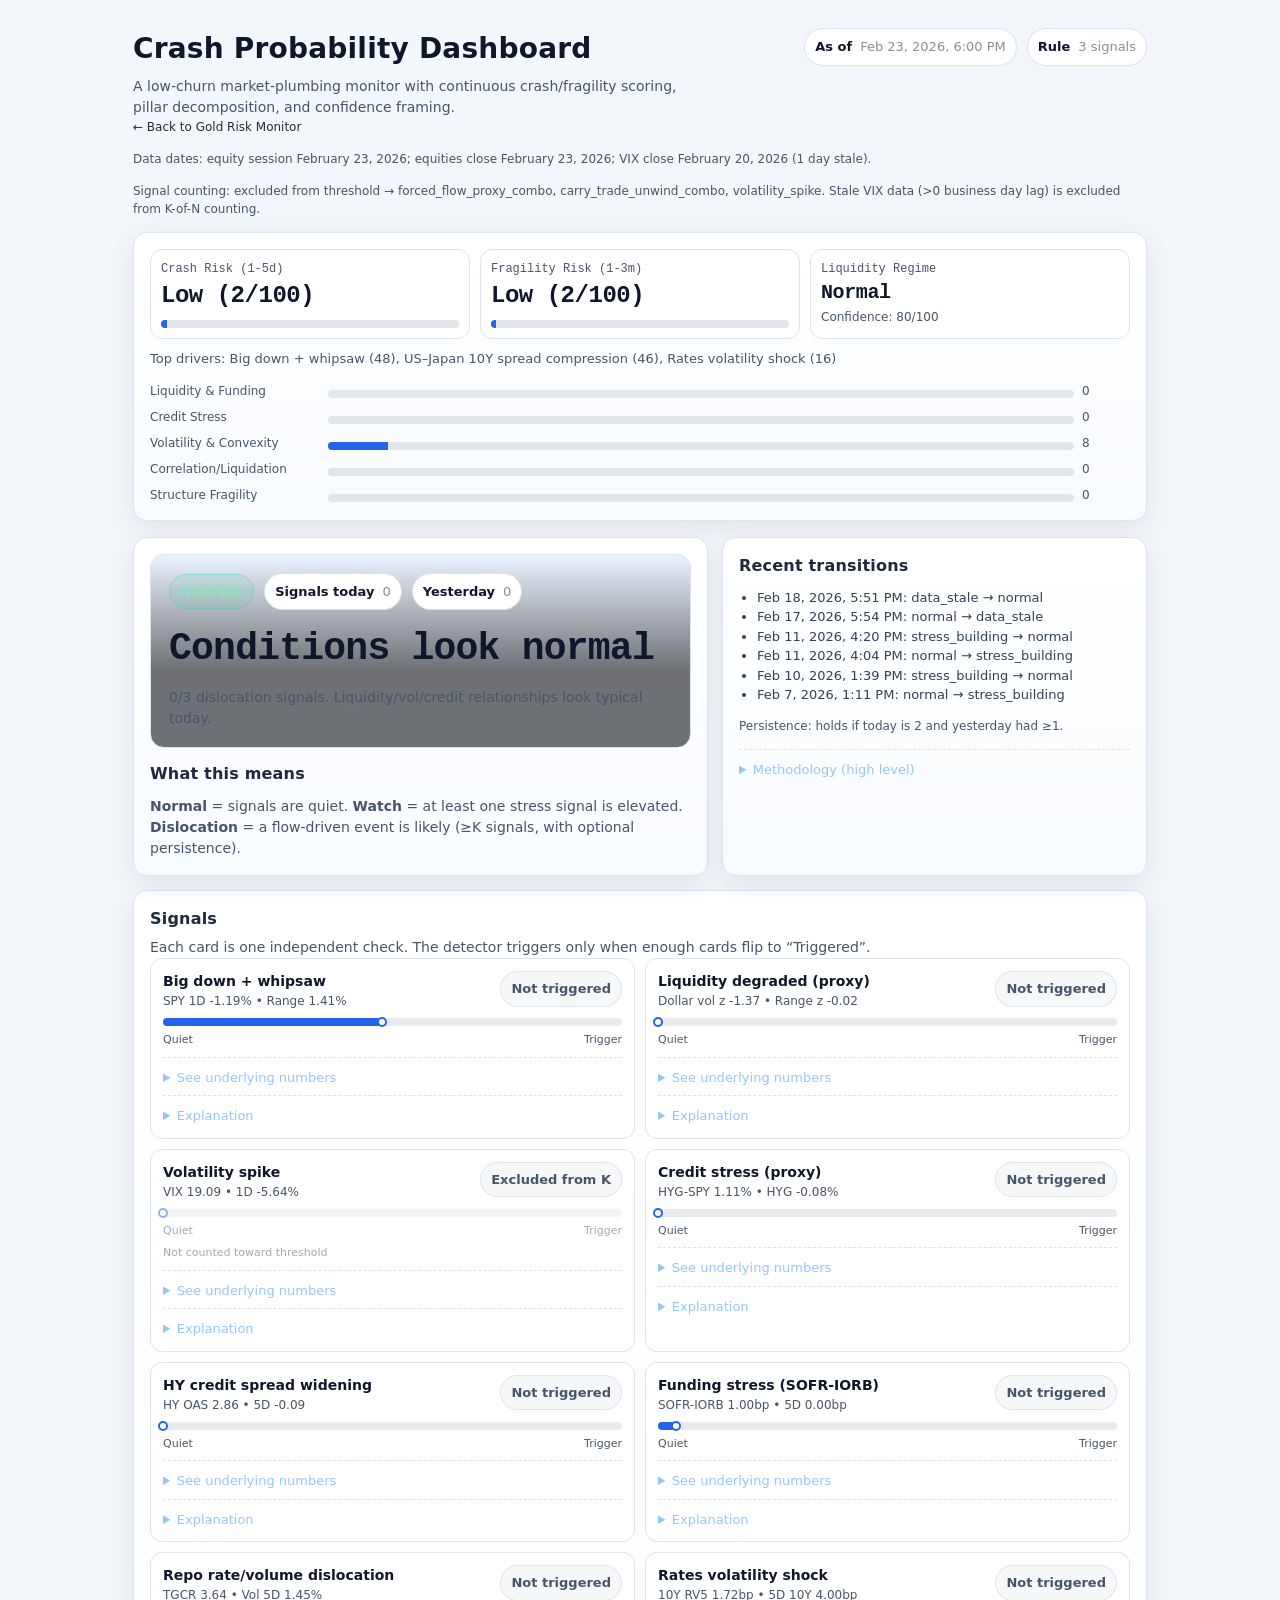
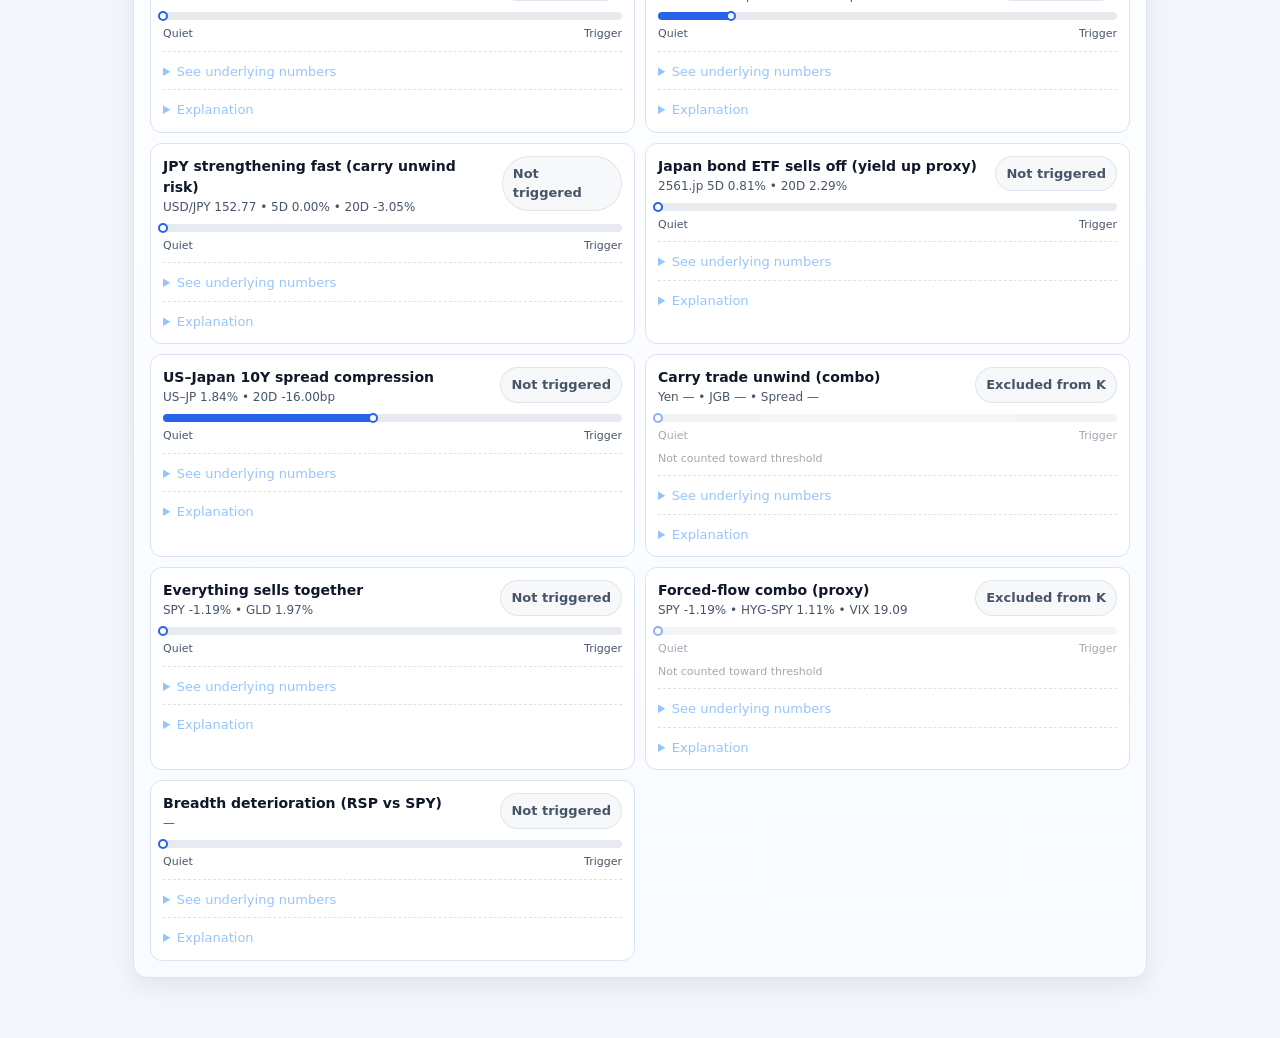
==== commit 54f0b7d1: "Apply system light-mode theming to silver and dislocation dashboards" ====
--- a/dislocation/index.html
+++ b/dislocation/index.html
@@ -19,9 +19,32 @@
       --bad:#f87171;
       --info:#60a5fa;
       --pill-bg:#0d1218;
+      --surface:#0d1218;
+      --strong-text:#dbe6f4;
+      --body-copy:#cfd8e3;
       --r:14px;
       --mono: ui-monospace, SFMono-Regular, Menlo, Monaco, Consolas, "Liberation Mono", "Courier New", monospace;
       --sans: ui-sans-serif, system-ui, -apple-system, Segoe UI, Roboto, Helvetica, Arial;
+    }
+
+    @media (prefers-color-scheme: light){
+      :root{
+        --bg:#f3f6fb;
+        --panel:#fff;
+        --panel2:#f8fbff;
+        --text:#0f172a;
+        --muted:#475569;
+        --border:#dbe3ef;
+        --shadow:0 8px 24px rgba(15,23,42,.08);
+        --good:#166534;
+        --warn:#c2410c;
+        --bad:#b91c1c;
+        --info:#2563eb;
+        --pill-bg:#ffffff;
+        --surface:#ffffff;
+        --strong-text:#1e293b;
+        --body-copy:#334155;
+      }
     }
 
     *{box-sizing:border-box;}
@@ -37,7 +60,7 @@
     @media (min-width:900px){.grid{grid-template-columns:1.15fr .85fr;}}
 
     .card{background:linear-gradient(180deg,var(--panel),var(--panel2));border:1px solid var(--border);border-radius:var(--r);box-shadow:var(--shadow);padding:16px;}
-    .card h2{margin:0 0 10px;font-size:16px;color:#dbe6f4;letter-spacing:.2px;}
+    .card h2{margin:0 0 10px;font-size:16px;color:var(--strong-text);letter-spacing:.2px;}
     .row{display:flex;gap:10px;flex-wrap:wrap;align-items:center;}
     .pill{display:inline-flex;gap:8px;align-items:center;border:1px solid var(--border);background:var(--pill-bg);padding:8px 10px;border-radius:999px;font-size:13px;color:var(--muted);}
     .pill strong{color:var(--text);font-weight:600;}
@@ -54,27 +77,27 @@
 
     .signalsGrid{display:grid;gap:10px;grid-template-columns:1fr;}
     @media (min-width:650px){.signalsGrid{grid-template-columns:1fr 1fr;}}
-    .sig{border:1px solid var(--border);border-radius:12px;padding:12px;background:#0d1218;display:flex;flex-direction:column;gap:8px;}
+    .sig{border:1px solid var(--border);border-radius:12px;padding:12px;background:var(--surface);display:flex;flex-direction:column;gap:8px;}
     .sigTop{display:flex;justify-content:space-between;align-items:flex-start;gap:10px;}
     .sigName{font-weight:650;font-size:14px;margin:0;}
     .sigHint{margin:0;color:var(--muted);font-size:12px;}
     .thermoWrap{display:flex;flex-direction:column;gap:6px;}
     .thermoTrack{position:relative;height:8px;border-radius:999px;background:rgba(148,163,184,.22);overflow:visible;}
     .thermoFill{position:absolute;left:0;top:0;height:100%;border-radius:inherit;background:var(--info);transition:width .2s ease;}
-    .thermoMarker{position:absolute;top:50%;width:10px;height:10px;border-radius:999px;background:#0d1218;border:2px solid var(--info);transform:translate(-50%,-50%);transition:left .2s ease;box-sizing:border-box;}
+    .thermoMarker{position:absolute;top:50%;width:10px;height:10px;border-radius:999px;background:var(--surface);border:2px solid var(--info);transform:translate(-50%,-50%);transition:left .2s ease;box-sizing:border-box;}
     .thermoLabels{display:flex;justify-content:space-between;color:var(--muted);font-size:11px;}
     .thermoMuted{opacity:.5;}
     .thermoCaption{margin:0;color:var(--muted);font-size:11px;}
     details{border-top:1px dashed var(--border);padding-top:10px;}
     summary{cursor:pointer;color:#95c5ff;font-size:13px;user-select:none;}
     .kv{font-family:var(--mono);font-size:12px;color:var(--muted);white-space:pre-wrap;margin:8px 0 0;}
-    .timeline{margin:0;padding-left:18px;color:#cfd8e3;font-size:13px;}
+    .timeline{margin:0;padding-left:18px;color:var(--body-copy);font-size:13px;}
     .tiny{font-size:12px;color:var(--muted);margin:0;}
     .skeleton{opacity:.65;}
 
     .gaugeGrid{display:grid;gap:10px;grid-template-columns:1fr;}
     @media (min-width:700px){.gaugeGrid{grid-template-columns:repeat(3,minmax(0,1fr));}}
-    .gauge{border:1px solid var(--border);border-radius:12px;padding:10px;background:#0d1218;}
+    .gauge{border:1px solid var(--border);border-radius:12px;padding:10px;background:var(--surface);}
     .gauge p{margin:0;}
     .gaugeLabel{font-size:12px;color:var(--muted);font-family:var(--mono);}
     .gaugeValue{font-size:24px;font-weight:700;letter-spacing:-.02em;font-family:var(--mono);}
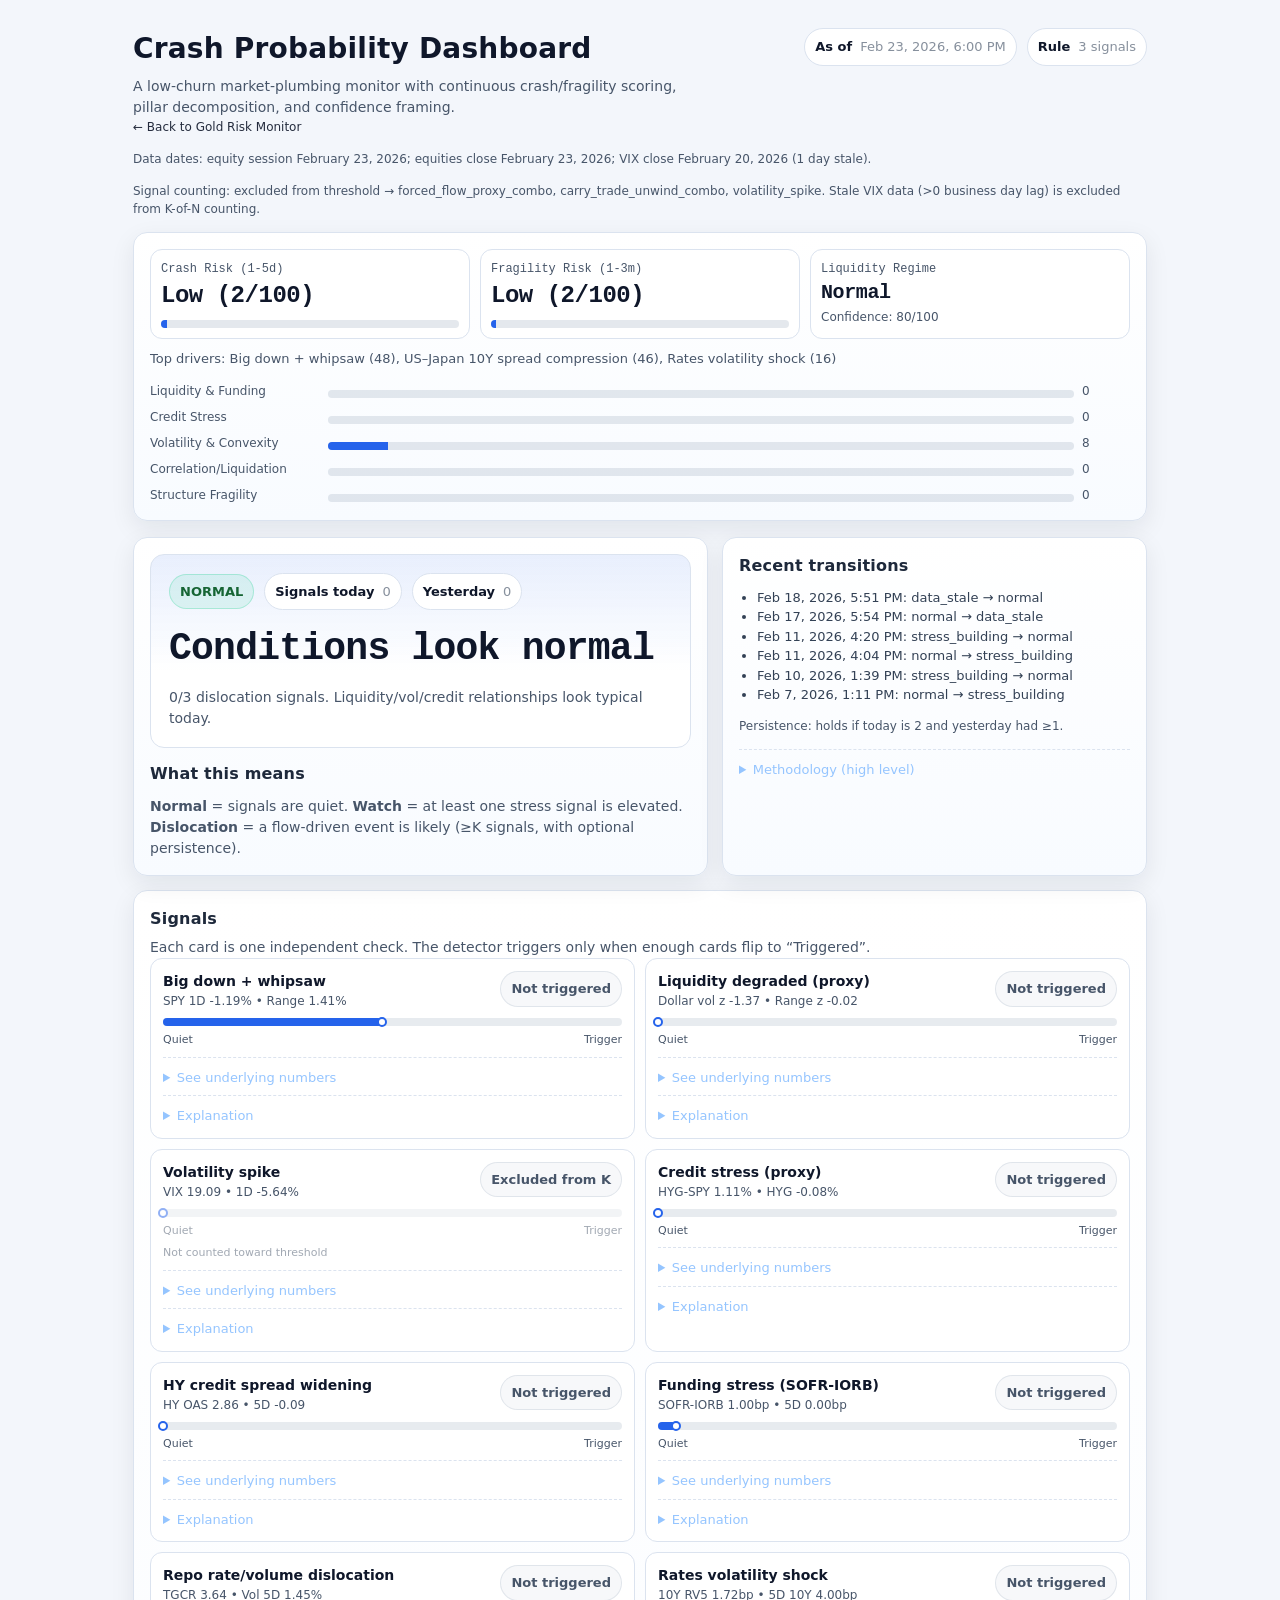
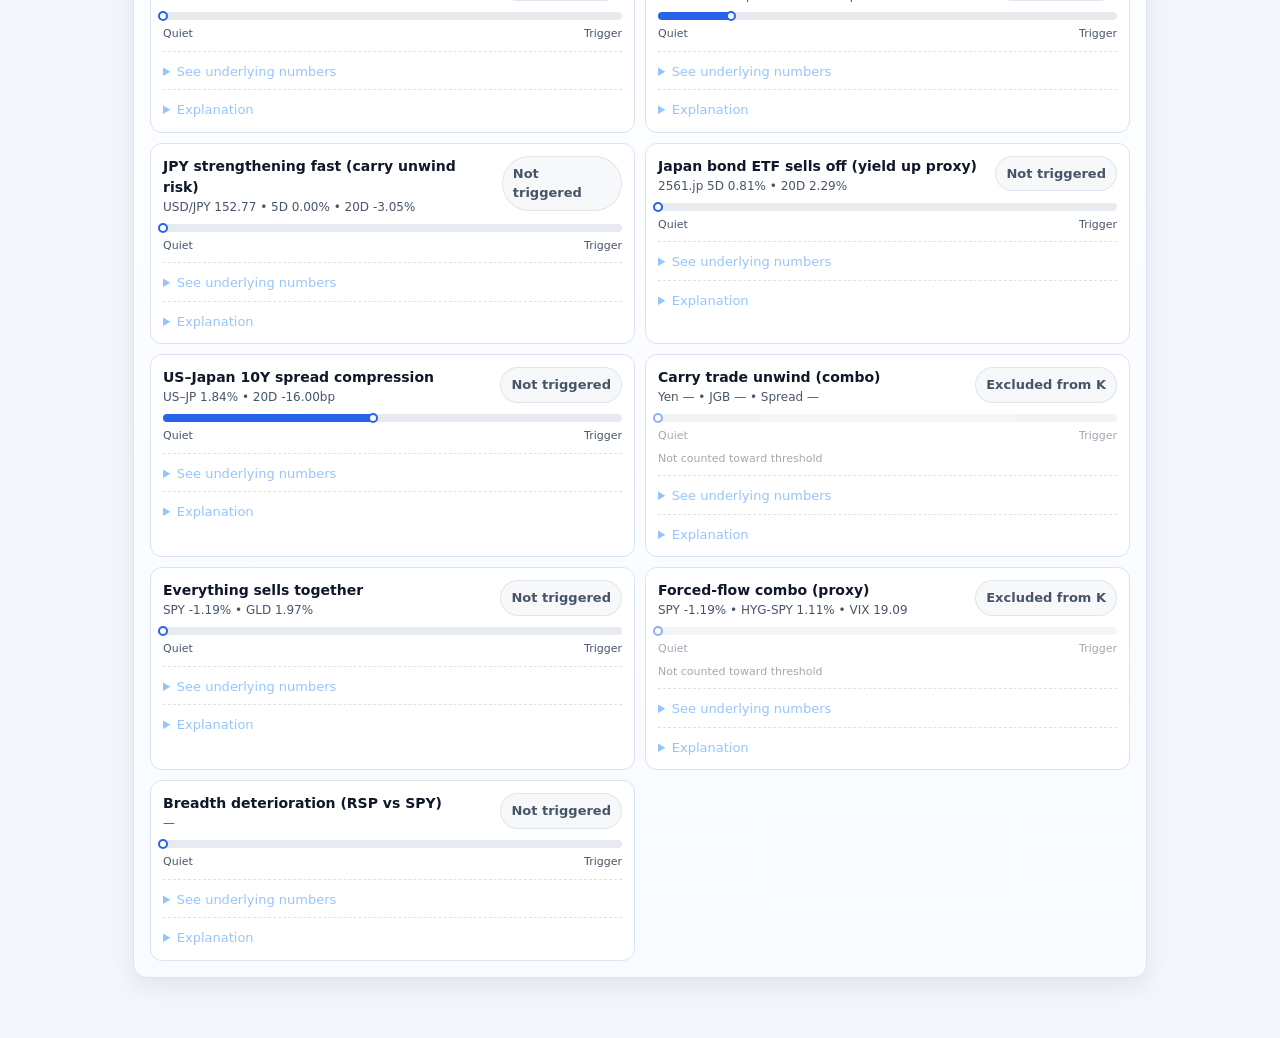
==== commit 3b94f4dc: "Fix light mode styling for dislocation status panel" ====
--- a/dislocation/index.html
+++ b/dislocation/index.html
@@ -22,6 +22,11 @@
       --surface:#0d1218;
       --strong-text:#dbe6f4;
       --body-copy:#cfd8e3;
+      --status-gradient-top:rgba(96,165,250,.12);
+      --status-gradient-bottom:rgba(15,19,24,.6);
+      --badge-good-text:#8ce4bb;
+      --badge-warn-text:#ffc28f;
+      --badge-bad-text:#ffb0b0;
       --r:14px;
       --mono: ui-monospace, SFMono-Regular, Menlo, Monaco, Consolas, "Liberation Mono", "Courier New", monospace;
       --sans: ui-sans-serif, system-ui, -apple-system, Segoe UI, Roboto, Helvetica, Arial;
@@ -44,6 +49,11 @@
         --surface:#ffffff;
         --strong-text:#1e293b;
         --body-copy:#334155;
+        --status-gradient-top:rgba(37,99,235,.1);
+        --status-gradient-bottom:rgba(255,255,255,.95);
+        --badge-good-text:#166534;
+        --badge-warn-text:#9a3412;
+        --badge-bad-text:#991b1b;
       }
     }
 
@@ -64,12 +74,12 @@
     .row{display:flex;gap:10px;flex-wrap:wrap;align-items:center;}
     .pill{display:inline-flex;gap:8px;align-items:center;border:1px solid var(--border);background:var(--pill-bg);padding:8px 10px;border-radius:999px;font-size:13px;color:var(--muted);}
     .pill strong{color:var(--text);font-weight:600;}
-    .statusBig{display:flex;flex-direction:column;gap:10px;padding:18px;border-radius:var(--r);border:1px solid var(--border);background:linear-gradient(180deg,rgba(96,165,250,.12),rgba(15,19,24,.6) 60%);}
+    .statusBig{display:flex;flex-direction:column;gap:10px;padding:18px;border-radius:var(--r);border:1px solid var(--border);background:linear-gradient(180deg,var(--status-gradient-top),var(--status-gradient-bottom) 60%);}
     .statusLine{display:flex;gap:10px;align-items:center;flex-wrap:wrap;}
     .badge{display:inline-flex;align-items:center;gap:8px;padding:7px 10px;border-radius:999px;font-size:13px;font-weight:600;border:1px solid transparent;}
-    .b-good{background:rgba(52,211,153,.12);border-color:rgba(52,211,153,.3);color:#8ce4bb;}
-    .b-warn{background:rgba(251,146,60,.12);border-color:rgba(251,146,60,.3);color:#ffc28f;}
-    .b-bad{background:rgba(248,113,113,.12);border-color:rgba(248,113,113,.28);color:#ffb0b0;}
+    .b-good{background:rgba(52,211,153,.12);border-color:rgba(52,211,153,.3);color:var(--badge-good-text);}
+    .b-warn{background:rgba(251,146,60,.12);border-color:rgba(251,146,60,.3);color:var(--badge-warn-text);}
+    .b-bad{background:rgba(248,113,113,.12);border-color:rgba(248,113,113,.28);color:var(--badge-bad-text);}
     .b-muted{background:rgba(148,163,184,.08);border-color:rgba(148,163,184,.22);color:var(--muted);}
 
     .bigNumber{font-size:38px;letter-spacing:-.02em;font-weight:700;margin:0;font-family:var(--mono);}
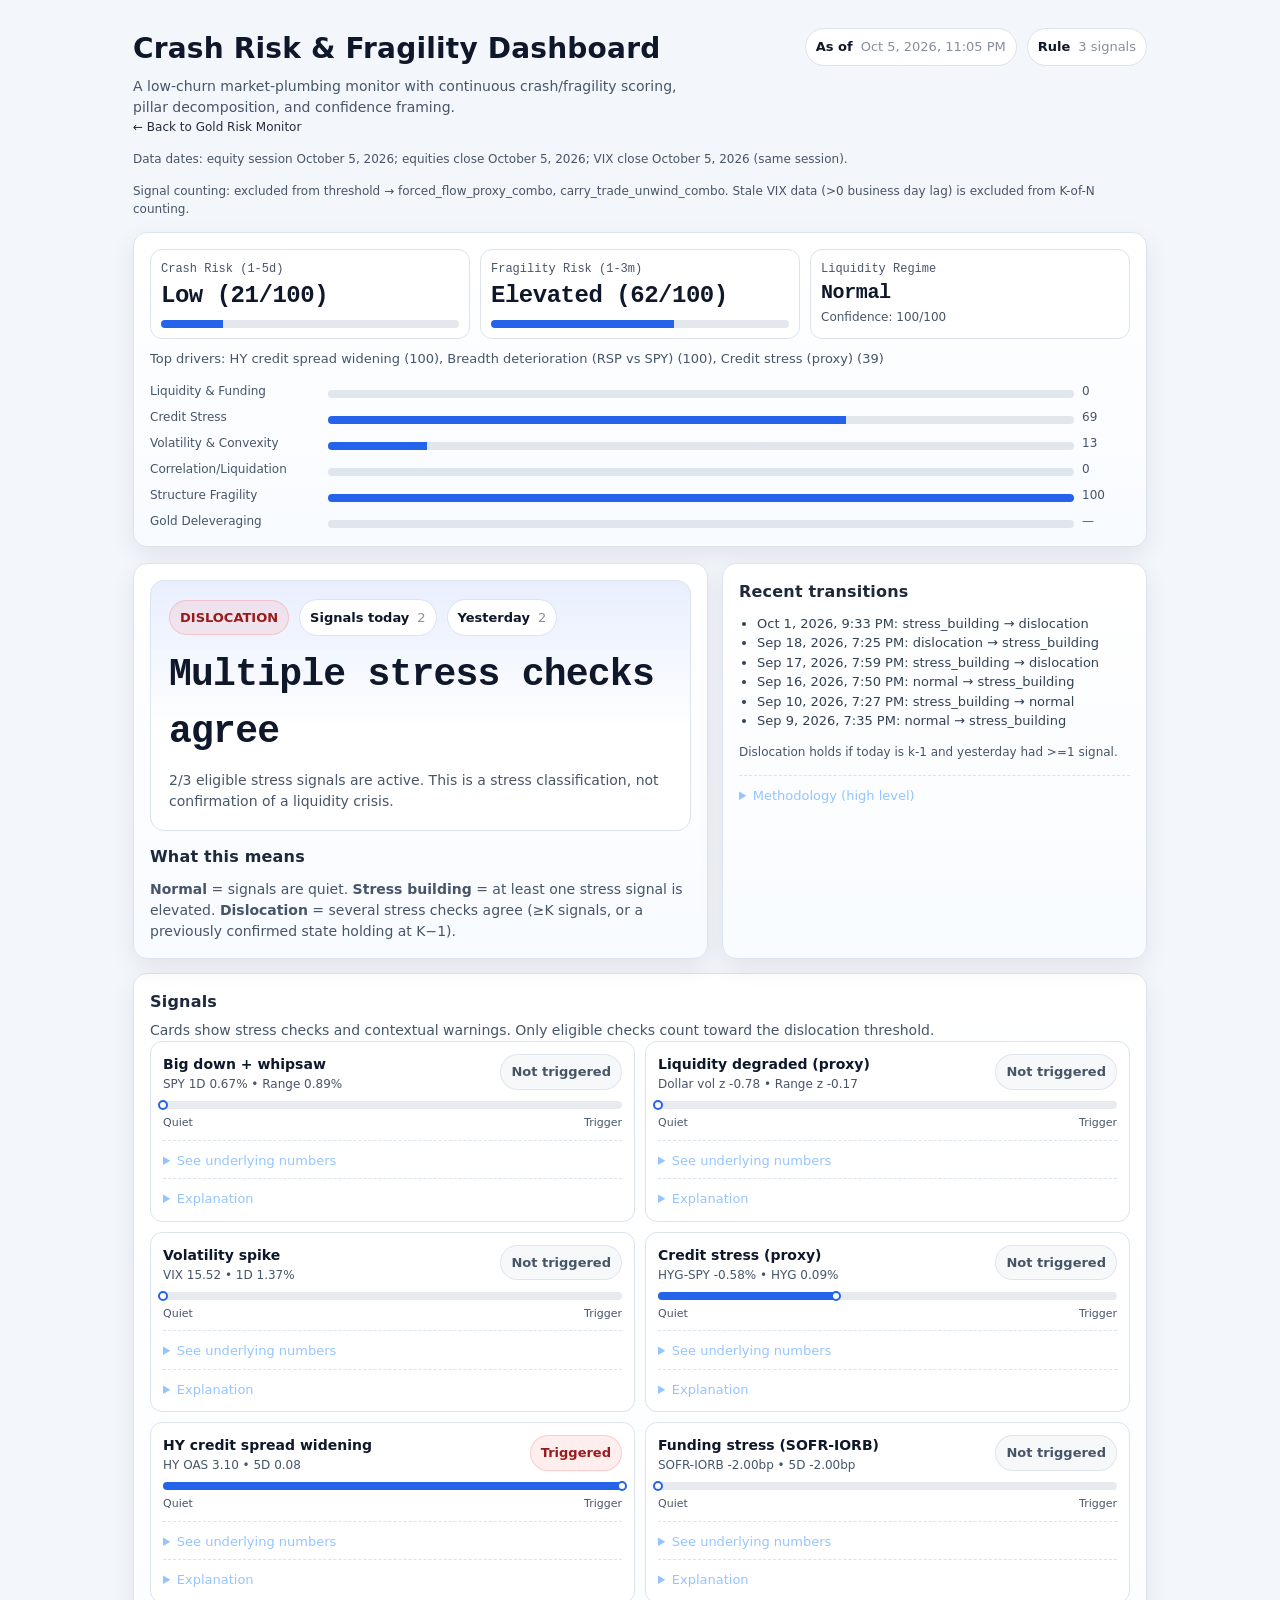
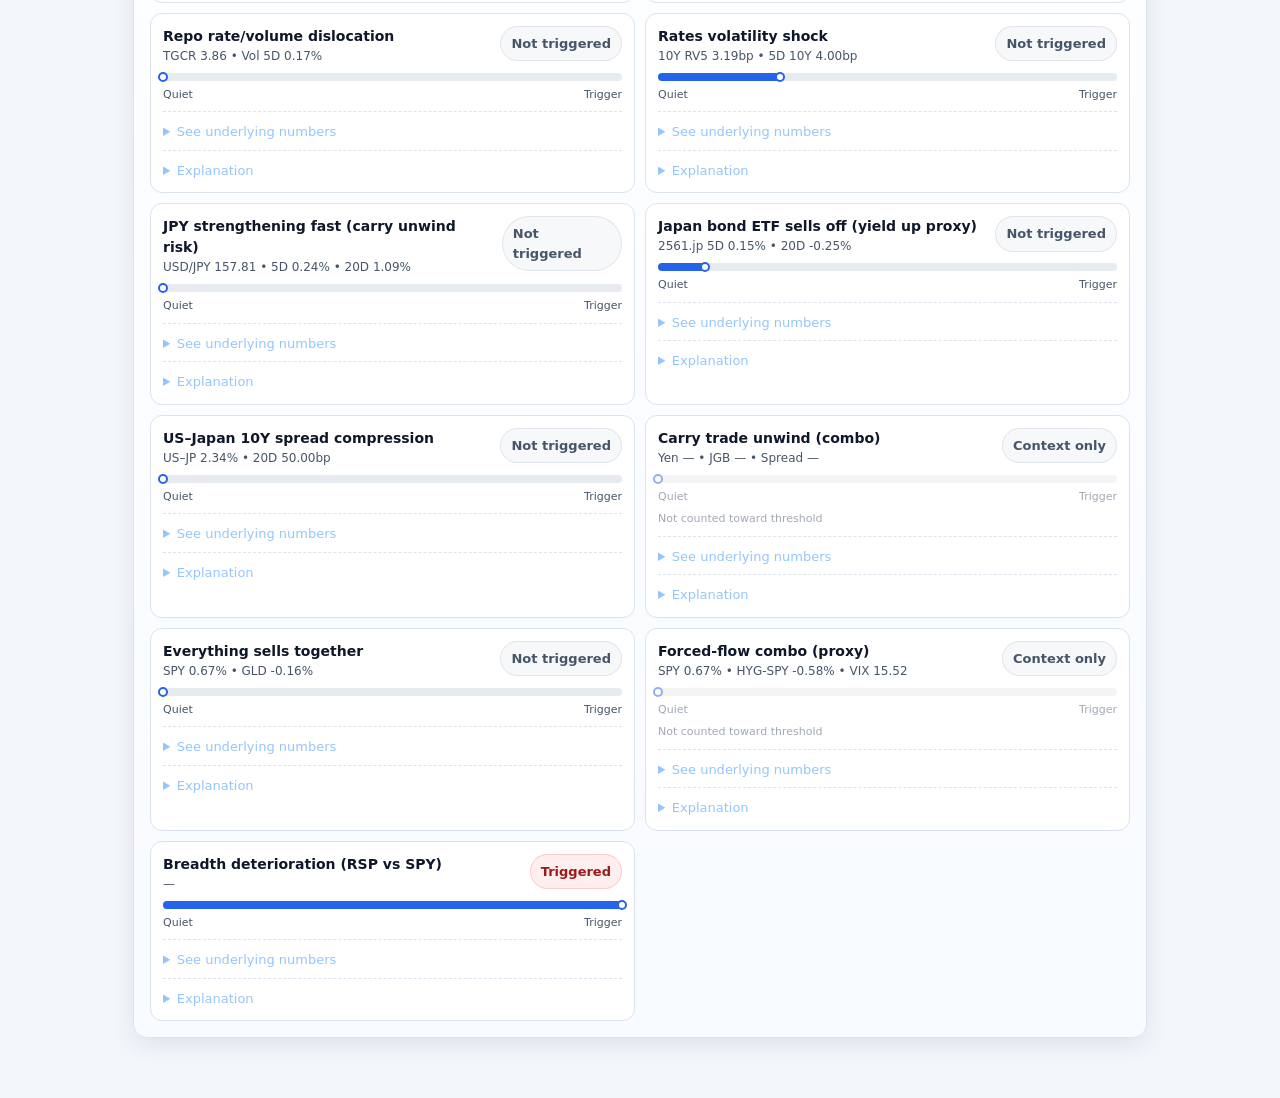
==== commit a80400cb: "Fix dislocation persistence and audit feed freshness; add gold positioning context" ====
--- a/dislocation/index.html
+++ b/dislocation/index.html
@@ -4,7 +4,7 @@
   <meta charset="utf-8" />
   <meta name="viewport" content="width=device-width, initial-scale=1" />
   <link rel="icon" href="data:image/svg+xml,<svg xmlns=%22http://www.w3.org/2000/svg%22 viewBox=%220 0 100 100%22><text y=%22.9em%22 font-size=%2290%22>🫨</text></svg>">
-  <title>Crash Probability Dashboard</title>
+  <title>Crash Risk &amp; Fragility Dashboard</title>
   <style>
     :root{
       --bg:#0b0d10;
@@ -123,7 +123,7 @@
 <main>
   <header>
     <div>
-      <h1>Crash Probability Dashboard</h1>
+      <h1>Crash Risk &amp; Fragility Dashboard</h1>
       <p class="sub">
         A low-churn market-plumbing monitor with continuous crash/fragility scoring, pillar decomposition, and confidence framing.
       </p>
@@ -134,6 +134,7 @@
       <span class="pill"><strong>Rule</strong> <span id="ruleVal" class="skeleton">Loading…</span></span>
     </div>
     <p class="tiny" id="dataDatesVal">Data dates: Loading…</p>
+    <p class="tiny" id="feedDatesVal"></p>
     <p class="tiny" id="countingVal">Signal counting: Loading…</p>
   </header>
 
@@ -177,8 +178,8 @@
       <div style="margin-top:14px;">
         <h2>What this means</h2>
         <p class="help" style="margin:0;">
-          <strong>Normal</strong> = signals are quiet. <strong>Watch</strong> = at least one stress signal is elevated.
-          <strong>Dislocation</strong> = a flow-driven event is likely (≥K signals, with optional persistence).
+          <strong>Normal</strong> = signals are quiet. <strong>Stress building</strong> = at least one stress signal is elevated.
+          <strong>Dislocation</strong> = several stress checks agree (≥K signals, or a previously confirmed state holding at K−1).
         </p>
       </div>
     </section>
@@ -206,7 +207,7 @@
   <section class="card" style="margin-top:14px;">
     <h2>Signals</h2>
     <p class="help" style="margin-top:-4px;">
-      Each card is one independent check. The detector triggers only when enough cards flip to “Triggered”.
+      Cards show stress checks and contextual warnings. Only eligible checks count toward the dislocation threshold.
     </p>
     <div id="signals" class="signalsGrid">
       <div class="sig skeleton"><p class="sigName">Loading…</p><p class="sigHint">—</p></div>
@@ -251,6 +252,7 @@
       jgb_price_drop_fast: "Japan bond ETF sells off (yield up proxy)",
       us_jp_spread_compression: "US–Japan 10Y spread compression",
       carry_trade_unwind_combo: "Carry trade unwind (combo)",
+      gold_futures_deleveraging: "Gold futures deleveraging (weekly)",
       breadth_deterioration_rsp_spy: "Breadth deterioration (RSP vs SPY)"
     };
     return map[name] || name.replaceAll('_',' ');
@@ -258,6 +260,7 @@
 
   const tooltipText = (name) => {
     const map = {
+      gold_futures_deleveraging: "Falling COMEX open interest, managed-money net length, and GLD price over the same CFTC reporting interval. Rising GLD holdings highlight ETF buying versus futures selling. Weekly positioning is context and does not prove forced liquidation.",
       big_down_and_whipsaw: "Checks for sharp market losses combined with unusually violent intraday swings, a common sign of forced selling in thin liquidity.",
       liquidity_degraded_proxy: "Looks for outsized price moves relative to trading activity, suggesting markets may struggle to absorb trades smoothly.",
       volatility_spike: "Flags sudden jumps in implied volatility, which often accompany margin stress and rapid repositioning by leveraged players.",
@@ -288,6 +291,9 @@
         return `VIX ${fmtNum(d.vix_level)} • 1D ${fmtPct(d.vix_1d_change_pct)}`;
       case "credit_stress_proxy":
         return `HYG-SPY ${fmtPct(d.hyg_minus_spy_pct)} • HYG ${fmtPct(d.hyg_1d_return_pct)}`;
+      case "gold_futures_deleveraging":
+        if (!d.available) return d.note;
+        return `Report ${d.report_date} • OI ${fmtPct(d.open_interest_change_pct)} • GLD ${fmtPct(d.gld_report_interval_return_pct)} • Holdings ${fmtPct(d.gld_holdings_report_interval_change_pct)}${d.etf_buying_vs_futures_selling ? " • ETF buying / futures selling" : ""}`;
       case "credit_spread_widening_fred":
         return `HY OAS ${fmtNum(d.hy_oas_level)} • 5D ${fmtNum(d.hy_oas_5d_change)}`;
       case "funding_stress_sofr_iorb":
@@ -387,6 +393,7 @@
       ['volatility_convexity', 'Volatility & Convexity'],
       ['correlation_liquidation', 'Correlation/Liquidation'],
       ['structure_fragility', 'Structure Fragility'],
+      ['gold_deleveraging', 'Gold Deleveraging'],
     ];
     const root = document.getElementById('pillarsVal');
     root.innerHTML = '';
@@ -407,25 +414,27 @@
     const count = data.signals_triggered_count ?? 0;
     const k = data.rule?.k_required ?? 3;
 
-    if (data.status === "dislocation" || data.dislocation === true){
-      badge.className = "badge b-bad";
-      badge.textContent = "DISLOCATION";
-      headline.textContent = "Flow-driven event likely";
-      explain.textContent = `Triggered because ${count}/${k} signals are active (or persistence carried it). Expect correlations to rise and prices to gap more than usual.`;
-      return;
-    }
-    if (data.watch === true || data.status === "stress_building" || count >= 1){
-      badge.className = "badge b-warn";
-      badge.textContent = "WATCH";
-      headline.textContent = "Stress building";
-      explain.textContent = `At least one stress signal is elevated (${count}/${k}). Not a dislocation yet—this is an early-warning “pay attention” state.`;
-      return;
-    }
     if (data.status === "data_stale"){
       badge.className = "badge b-muted";
       badge.textContent = "DATA STALE";
       headline.textContent = "Freshness guardrail triggered";
       explain.textContent = "At least one required series is stale beyond tolerance. Treat this run as informational until data refreshes.";
+      return;
+    }
+    if (data.status === "dislocation" || data.dislocation === true){
+      badge.className = "badge b-bad";
+      badge.textContent = "DISLOCATION";
+      headline.textContent = "Multiple stress checks agree";
+      explain.textContent = data.persistence_applied
+        ? `A previously confirmed dislocation is holding with ${count}/${k} signals active.`
+        : `${count}/${k} eligible stress signals are active. This is a stress classification, not confirmation of a liquidity crisis.`;
+      return;
+    }
+    if (data.watch === true || data.status === "stress_building" || count >= 1){
+      badge.className = "badge b-warn";
+      badge.textContent = "STRESS BUILDING";
+      headline.textContent = "Stress building";
+      explain.textContent = `At least one stress signal is elevated (${count}/${k}). Not a dislocation yet—this is an early-warning “pay attention” state.`;
       return;
     }
     badge.className = "badge b-good";
@@ -459,14 +468,16 @@
       left.appendChild(name);
       const small = document.createElement('p');
       small.className = 'sigHint';
-      small.textContent = hint(s);
+      const sources = Object.entries(s.details?.source_inputs || {}).map(([key, q]) =>
+        `${key}: ${q.source_date || 'unavailable'}${q.stale_days == null ? '' : ` (${q.stale_days} business days lag)`}`);
+      small.textContent = [hint(s), ...sources].join(' • ');
       left.appendChild(small);
 
       const b = document.createElement('span');
       const counted = s.details?.counted_toward_threshold ?? !excludedSet.has(s.name);
       if (!counted) {
         b.className = 'badge b-muted';
-        b.textContent = 'Excluded from K';
+        b.textContent = s.details?.eligible === false ? 'Unavailable / stale' : (s.triggered ? 'Warning (context)' : 'Context only');
       } else {
         b.className = `badge ${s.triggered ? 'b-bad' : 'b-muted'}`;
         b.textContent = s.triggered ? 'Triggered' : 'Not triggered';
@@ -604,6 +615,11 @@
     document.getElementById('dataDatesVal').textContent =
       `Data dates: equity session ${sessionDate}; equities close ${equitiesDate}; VIX close ${vixDate} (${staleNote})${staleReasons}.`;
 
+    const inputs = {...(dataDates.fred_inputs || {}), ...(dataDates.gold_inputs || {})};
+    document.getElementById('feedDatesVal').textContent = Object.entries(inputs).map(([key, q]) =>
+      `${key}: ${q.source_date || 'unavailable'}${q.stale_days == null ? '' : ` (${q.stale_days} business days lag)`}`
+    ).join(' • ');
+
     const excluded = Array.isArray(data.signal_counting?.excluded_from_threshold)
       ? data.signal_counting.excluded_from_threshold.filter(Boolean)
       : [];
@@ -615,7 +631,7 @@
     const p = data.rule?.persistence;
     const pEl = document.getElementById('persistenceNote');
     if (p?.enabled){
-      pEl.textContent = `Persistence: holds if today is ${p.today_minimum} and yesterday had ≥${p.yesterday_minimum}.`;
+      pEl.textContent = p.description || 'Persistence requires a previously confirmed dislocation.';
     } else {
       pEl.textContent = '';
     }
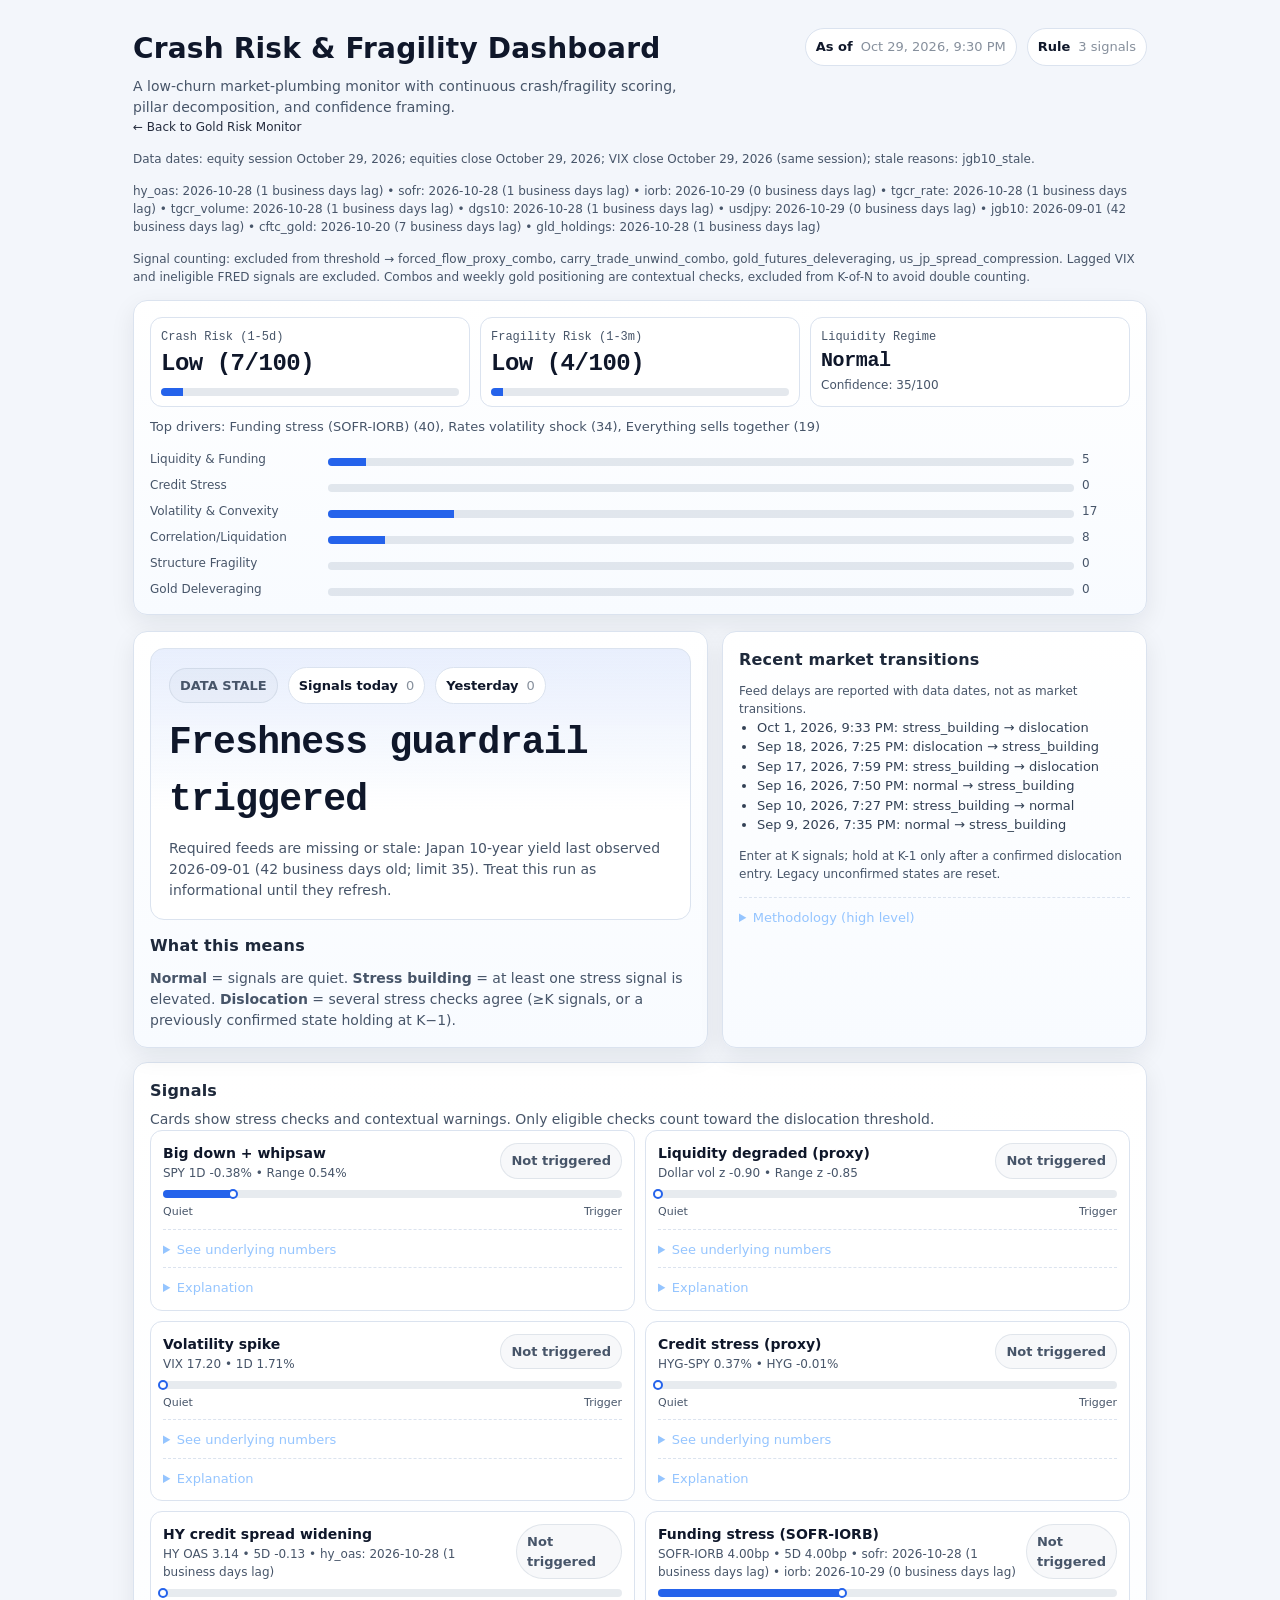
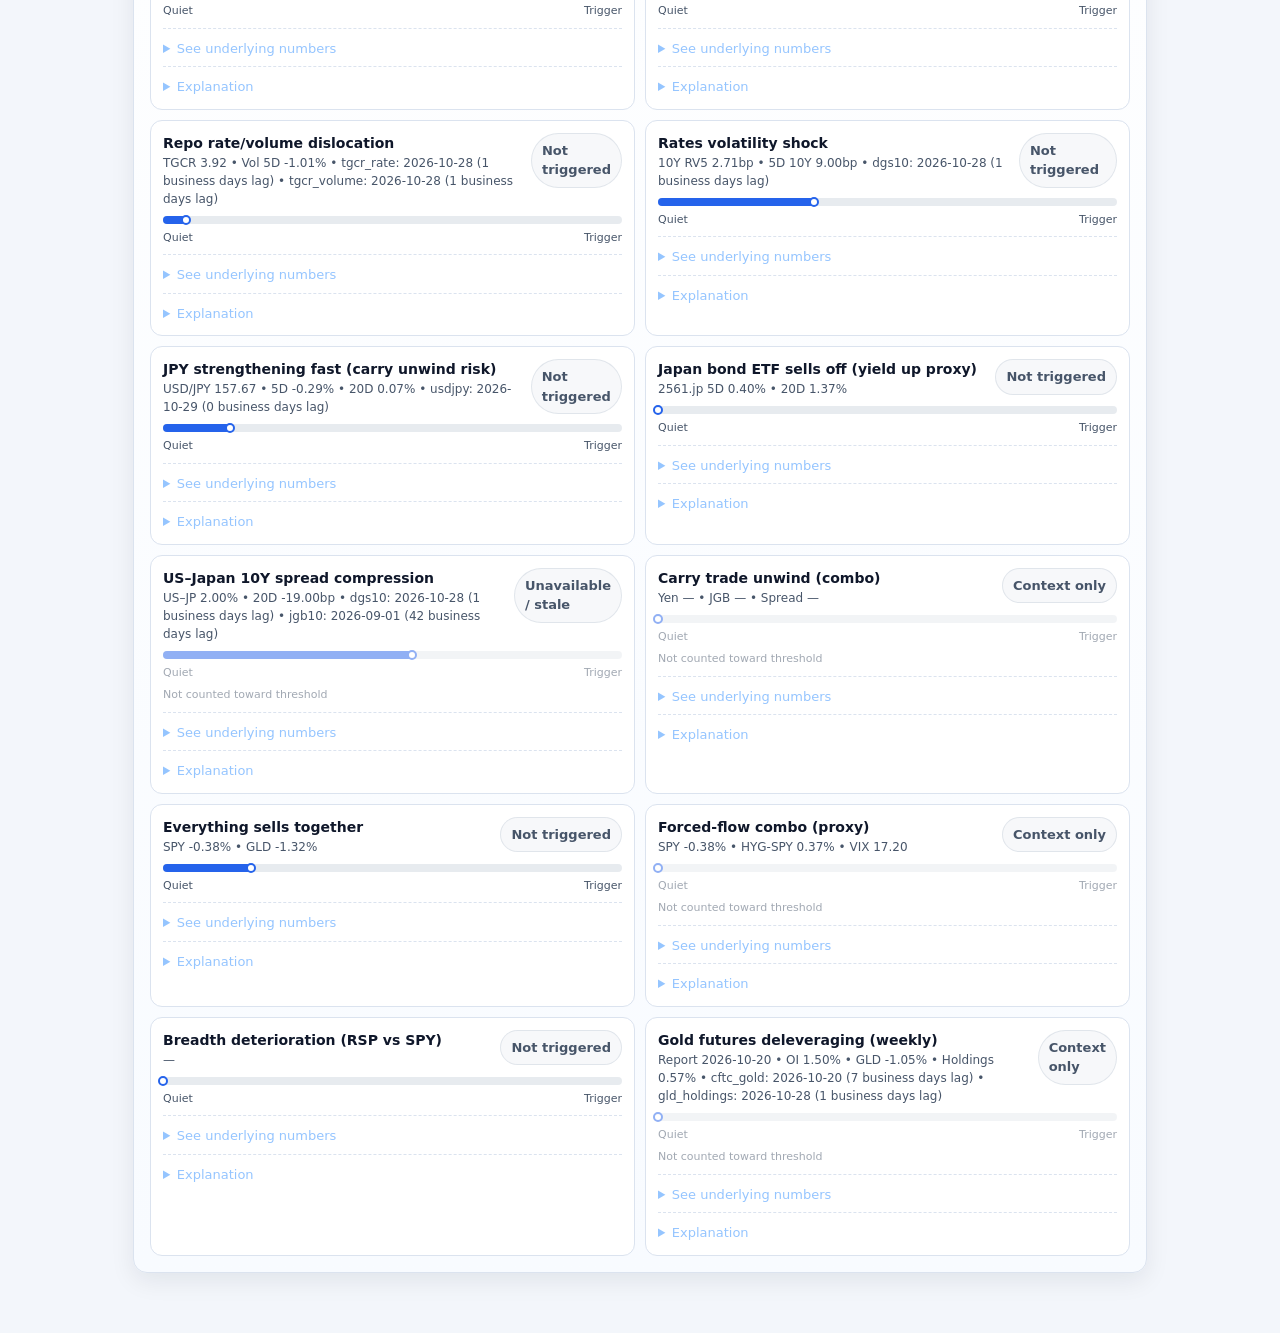
==== commit 5362919f: "Separate dislocation feed gaps from market transitions" ====
--- a/dislocation/index.html
+++ b/dislocation/index.html
@@ -185,7 +185,8 @@
     </section>
 
     <section class="card">
-      <h2>Recent transitions</h2>
+      <h2>Recent market transitions</h2>
+      <p class="tiny">Feed delays are reported with data dates, not as market transitions.</p>
       <ul id="transitions" class="timeline">
         <li class="skeleton">Loading…</li>
       </ul>
@@ -413,12 +414,21 @@
 
     const count = data.signals_triggered_count ?? 0;
     const k = data.rule?.k_required ?? 3;
+    const staleReasons = data.data_dates?.stale_reasons || [];
+    const feedNote = staleReasons.map(reason => {
+      if (reason === 'jgb10_stale') {
+        const q = data.data_dates?.fred_inputs?.jgb10 || {};
+        return `Japan 10-year yield last observed ${q.source_date || 'unknown'} (${q.stale_days ?? '?'} business days old; limit ${q.lag_tolerance_bdays ?? '?'})`;
+      }
+      return reason.replaceAll('_', ' ');
+    }).join(', ');
+    const limitedNote = feedNote ? ` Some checks are excluded: ${feedNote}.` : '';
 
     if (data.status === "data_stale"){
       badge.className = "badge b-muted";
       badge.textContent = "DATA STALE";
       headline.textContent = "Freshness guardrail triggered";
-      explain.textContent = "At least one required series is stale beyond tolerance. Treat this run as informational until data refreshes.";
+      explain.textContent = `Required feeds are missing or stale${feedNote ? `: ${feedNote}` : ''}. Treat this run as informational until they refresh.`;
       return;
     }
     if (data.status === "dislocation" || data.dislocation === true){
@@ -428,19 +438,22 @@
       explain.textContent = data.persistence_applied
         ? `A previously confirmed dislocation is holding with ${count}/${k} signals active.`
         : `${count}/${k} eligible stress signals are active. This is a stress classification, not confirmation of a liquidity crisis.`;
+      explain.textContent += limitedNote;
       return;
     }
     if (data.watch === true || data.status === "stress_building" || count >= 1){
       badge.className = "badge b-warn";
       badge.textContent = "STRESS BUILDING";
       headline.textContent = "Stress building";
-      explain.textContent = `At least one stress signal is elevated (${count}/${k}). Not a dislocation yet—this is an early-warning “pay attention” state.`;
+      explain.textContent = `At least one stress signal is elevated (${count}/${k}). Not a dislocation yet—this is an early-warning “pay attention” state.${limitedNote}`;
       return;
     }
-    badge.className = "badge b-good";
-    badge.textContent = "NORMAL";
-    headline.textContent = "Conditions look normal";
-    explain.textContent = `0/${k} dislocation signals. Liquidity/vol/credit relationships look typical today.`;
+    badge.className = feedNote ? "badge b-warn" : "badge b-good";
+    badge.textContent = feedNote ? "NORMAL · LIMITED DATA" : "NORMAL";
+    headline.textContent = feedNote ? "No active stress signals in available checks" : "Conditions look normal";
+    explain.textContent = feedNote
+      ? `0/${k} eligible stress signals. ${limitedNote.trim()}`
+      : `0/${k} dislocation signals. Liquidity/vol/credit relationships look typical today.`;
   };
 
   const renderSignals = (data) => {
@@ -555,10 +568,11 @@
     }
   };
 
+  const marketTransitions = transitions => transitions.filter(t => t.from !== 'data_stale' && t.to !== 'data_stale');
   const renderTransitions = (data) => {
     const ul = document.getElementById('transitions');
     ul.innerHTML = '';
-    const transitions = Array.isArray(data.transitions) ? data.transitions : [];
+    const transitions = marketTransitions(Array.isArray(data.transitions) ? data.transitions : []);
     if (transitions.length === 0){
       const li = document.createElement('li');
       li.textContent = 'No recent transitions logged.';
